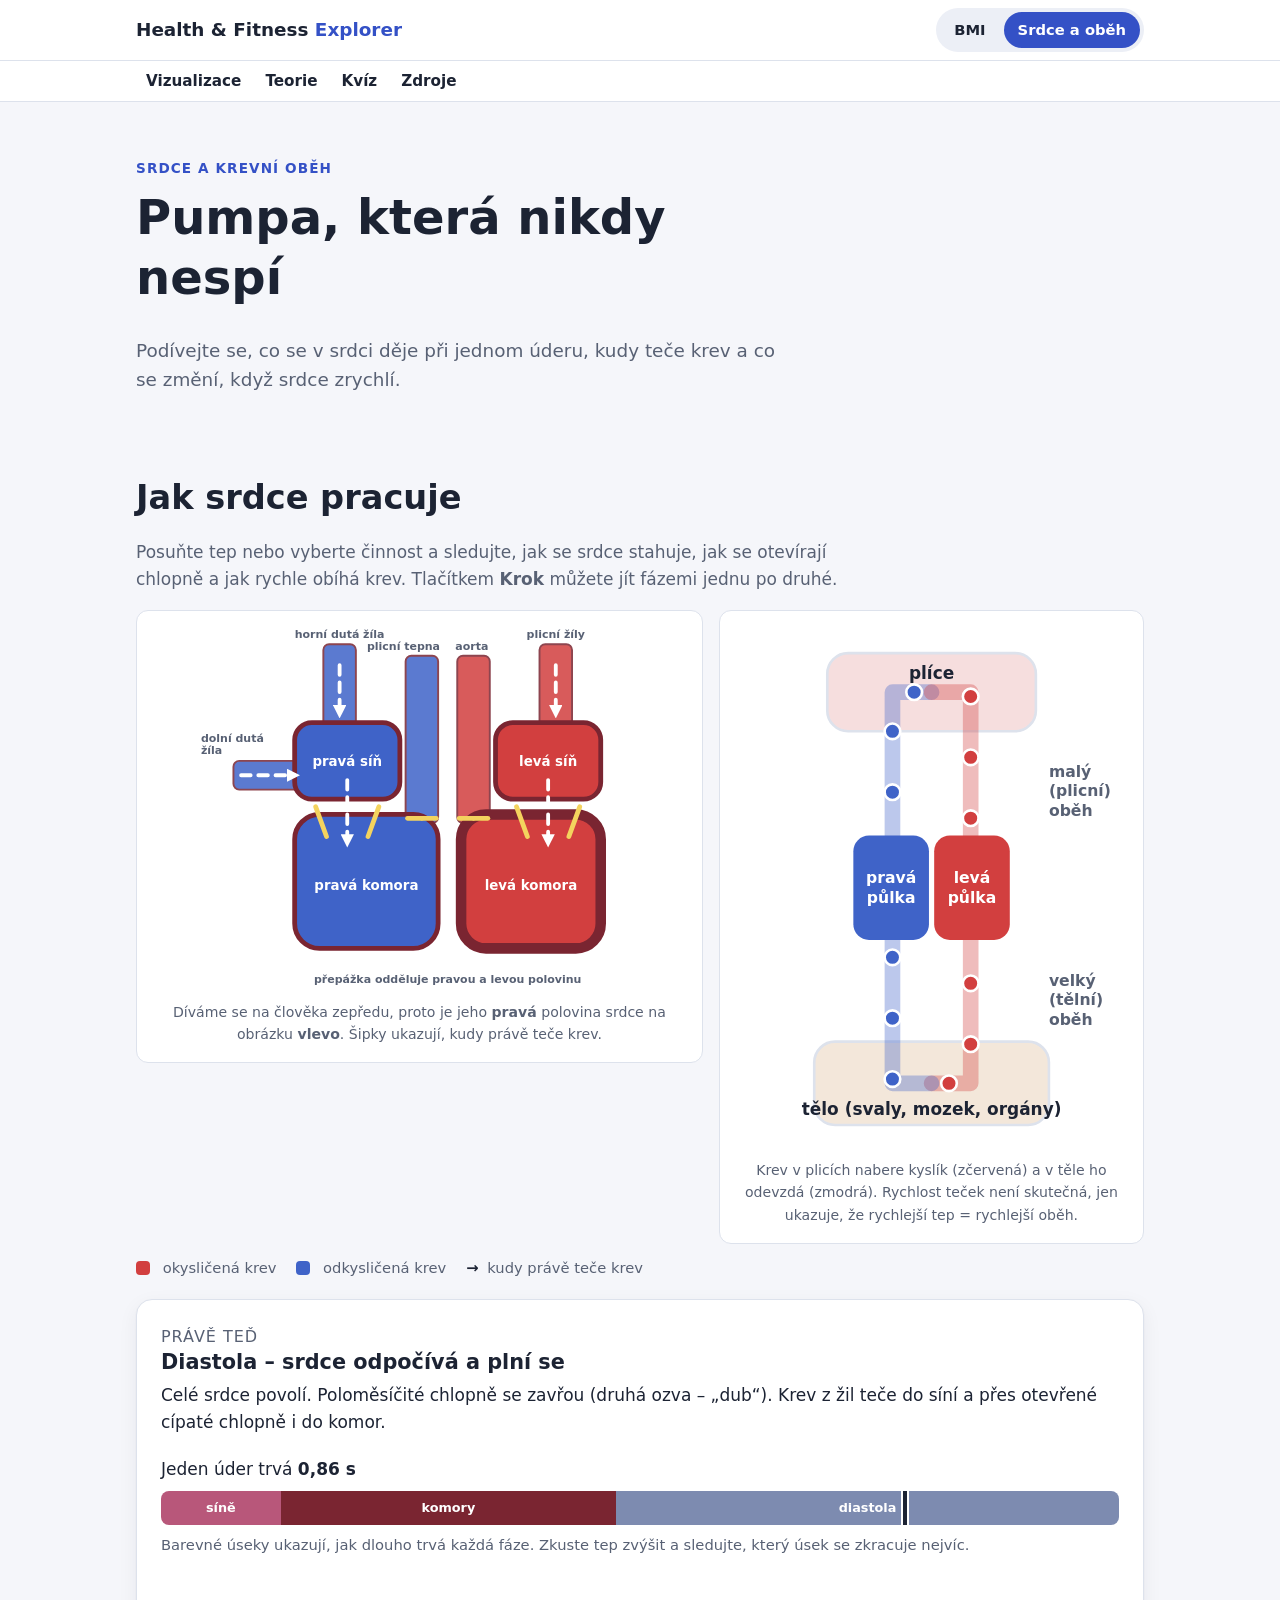
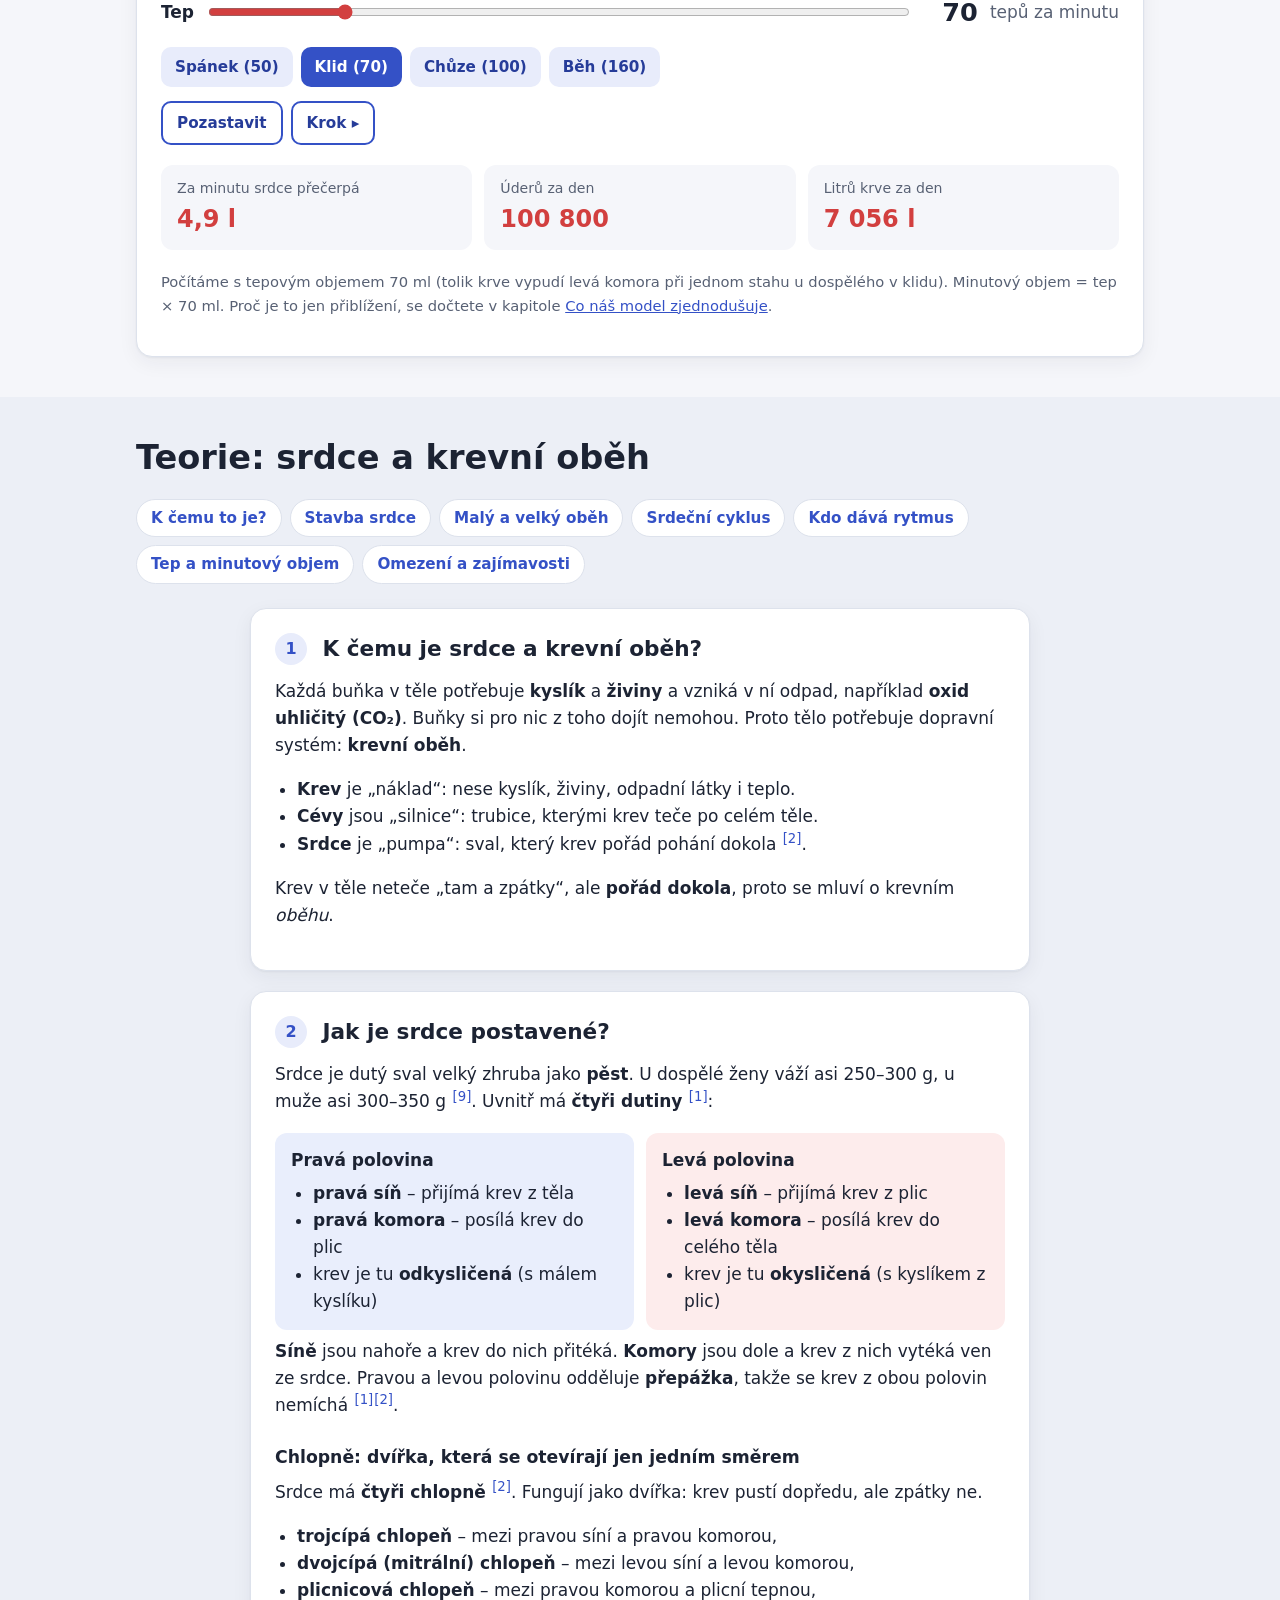
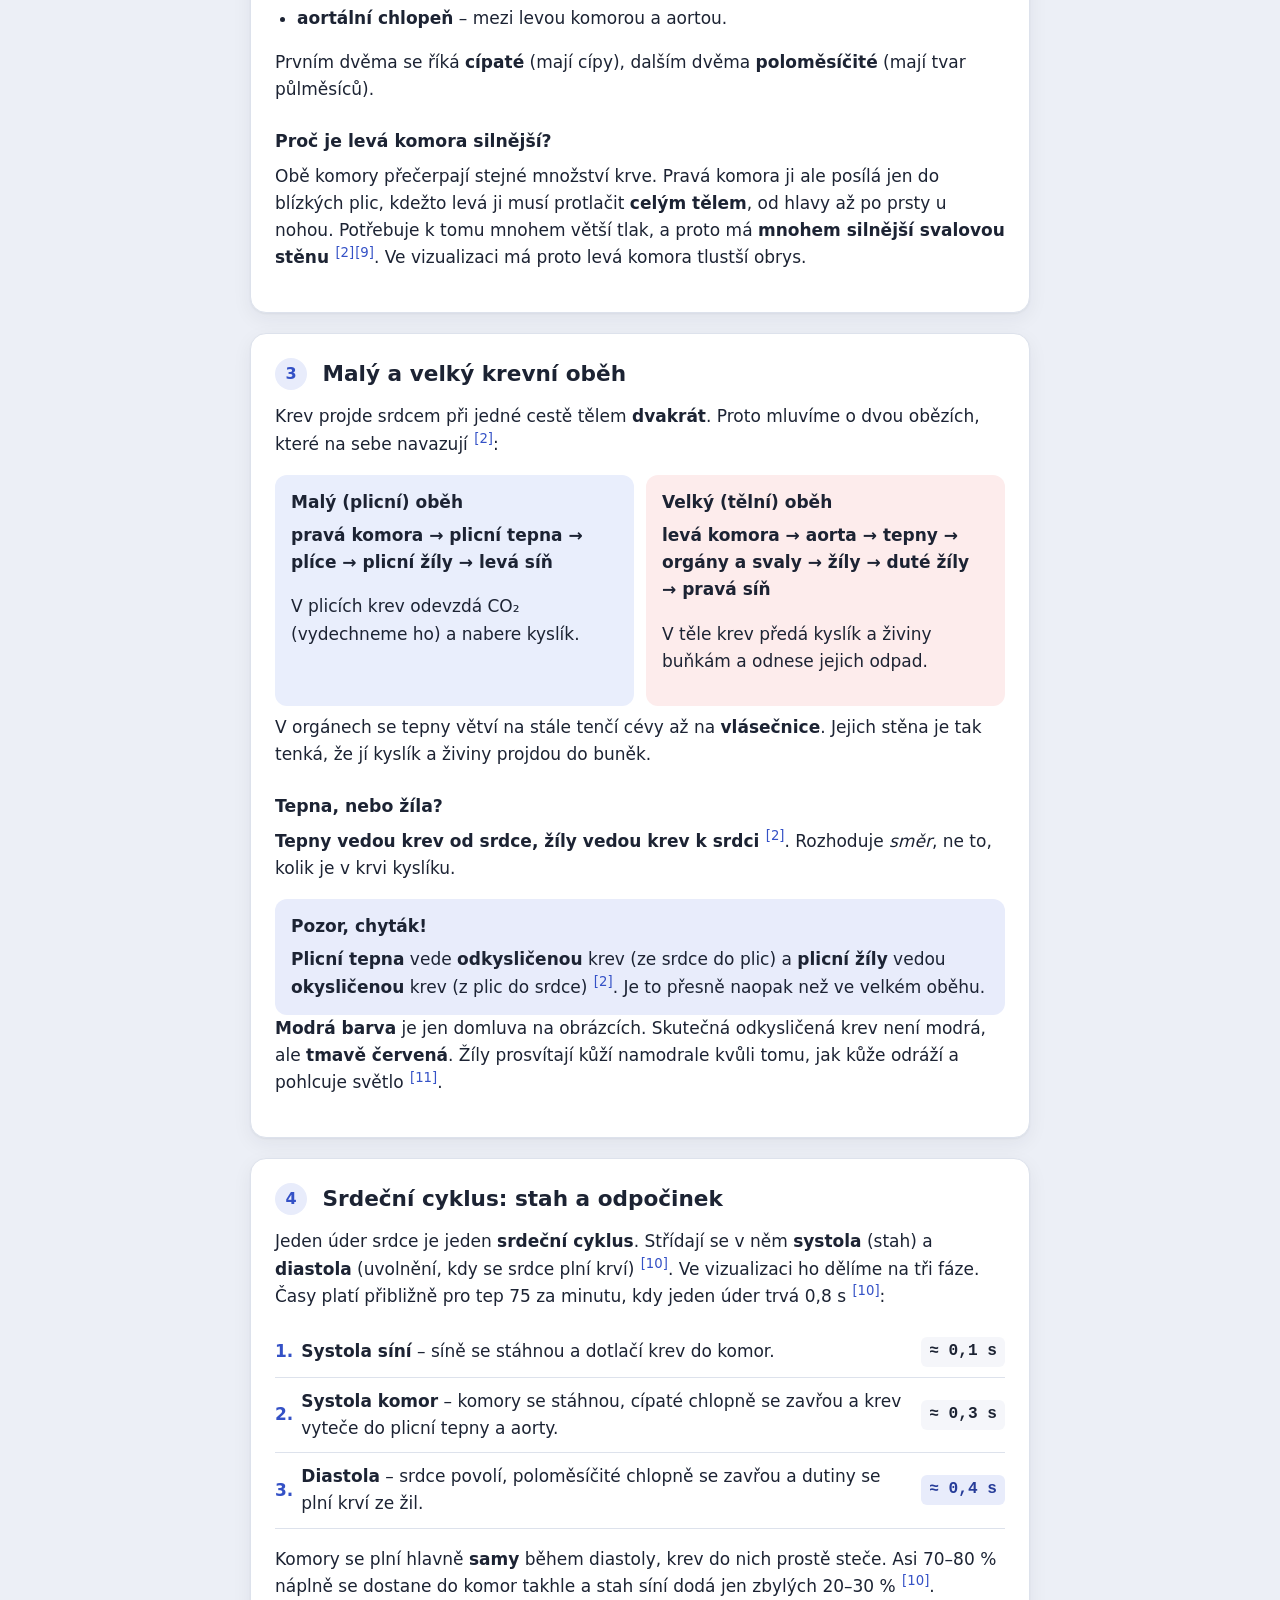
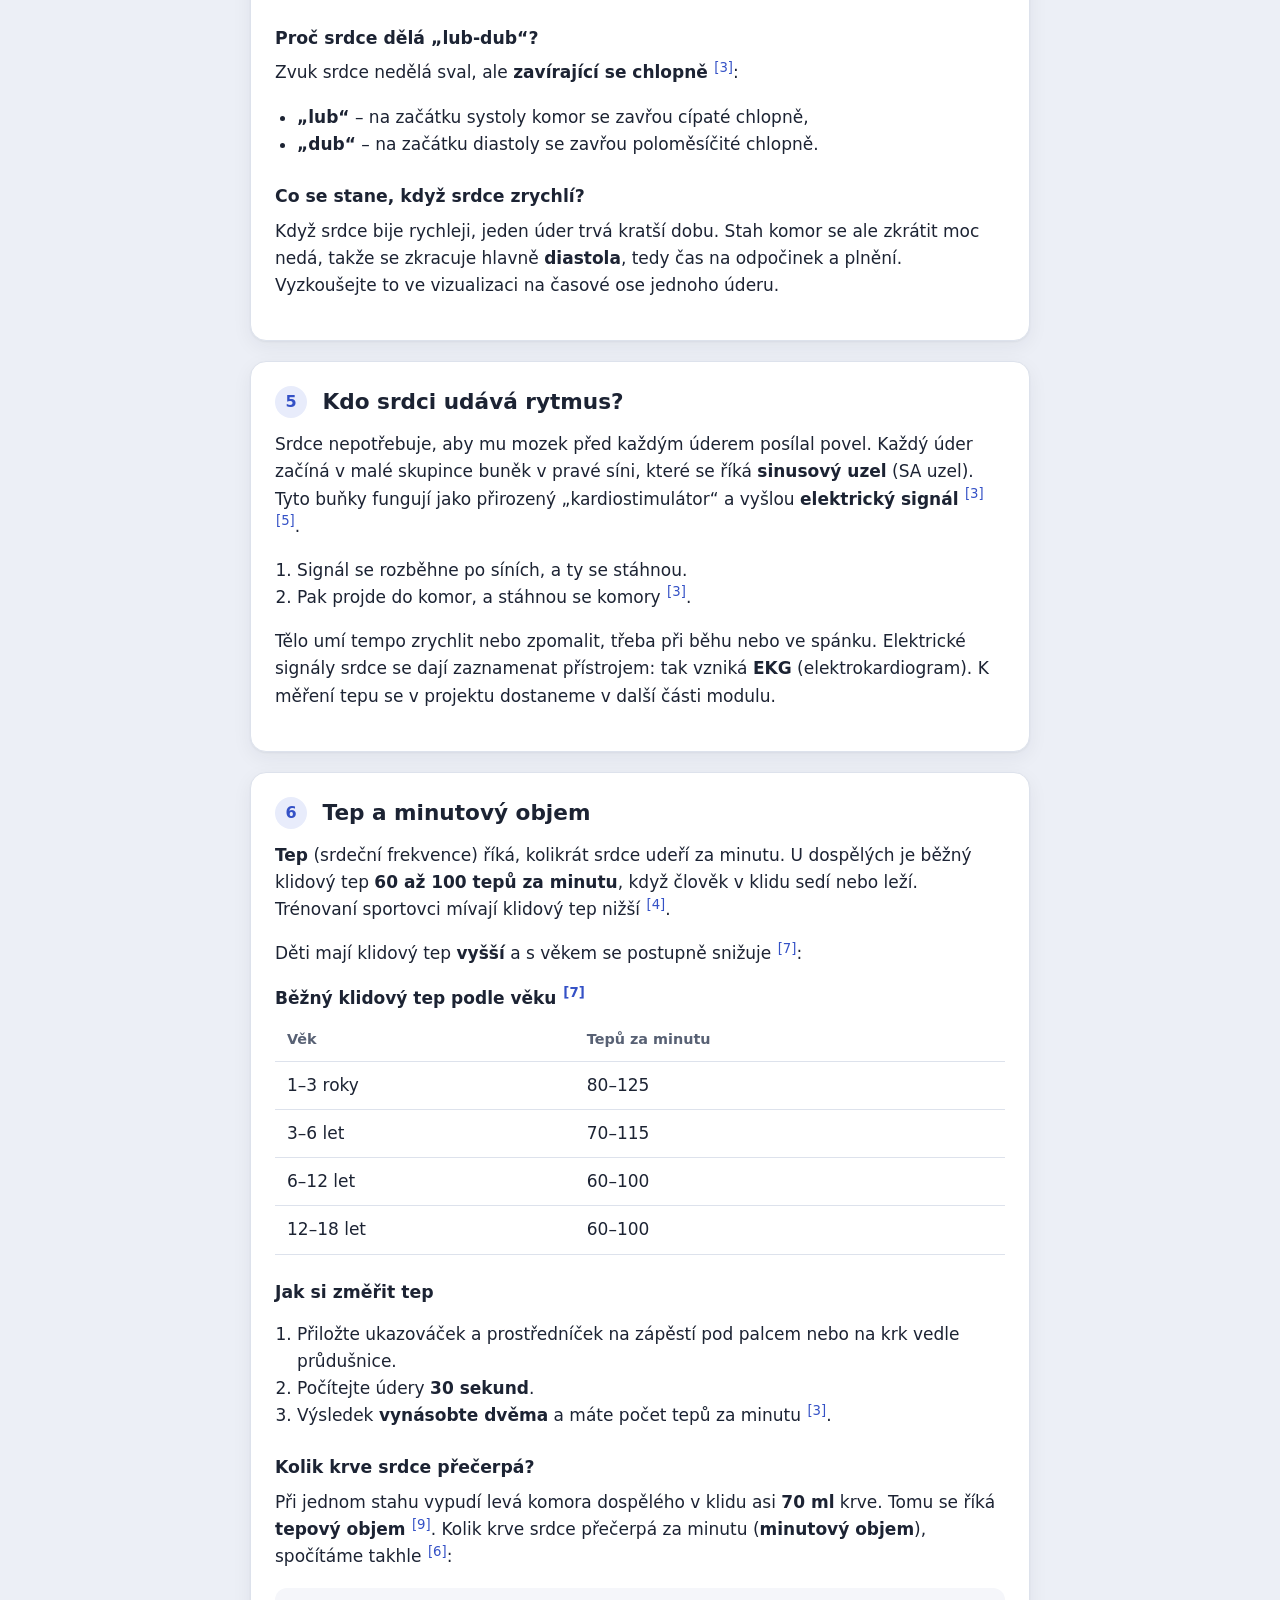
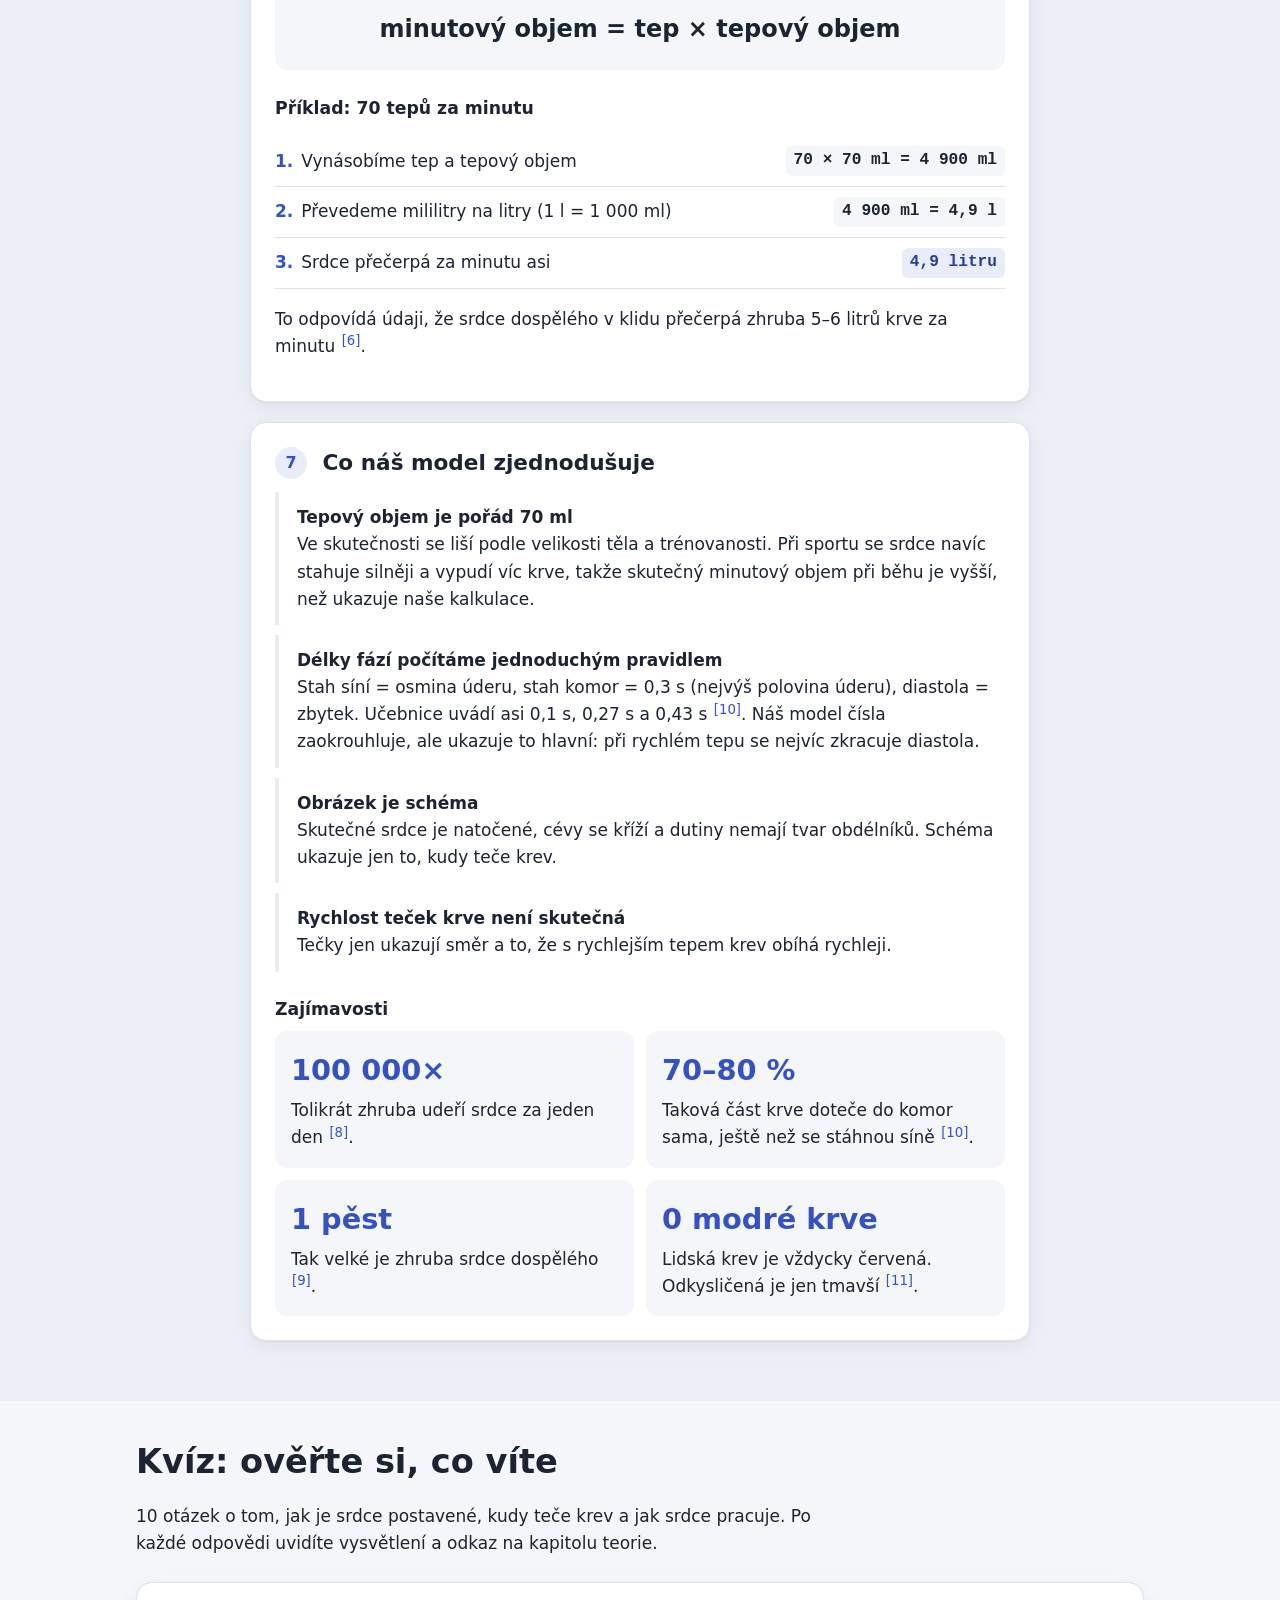
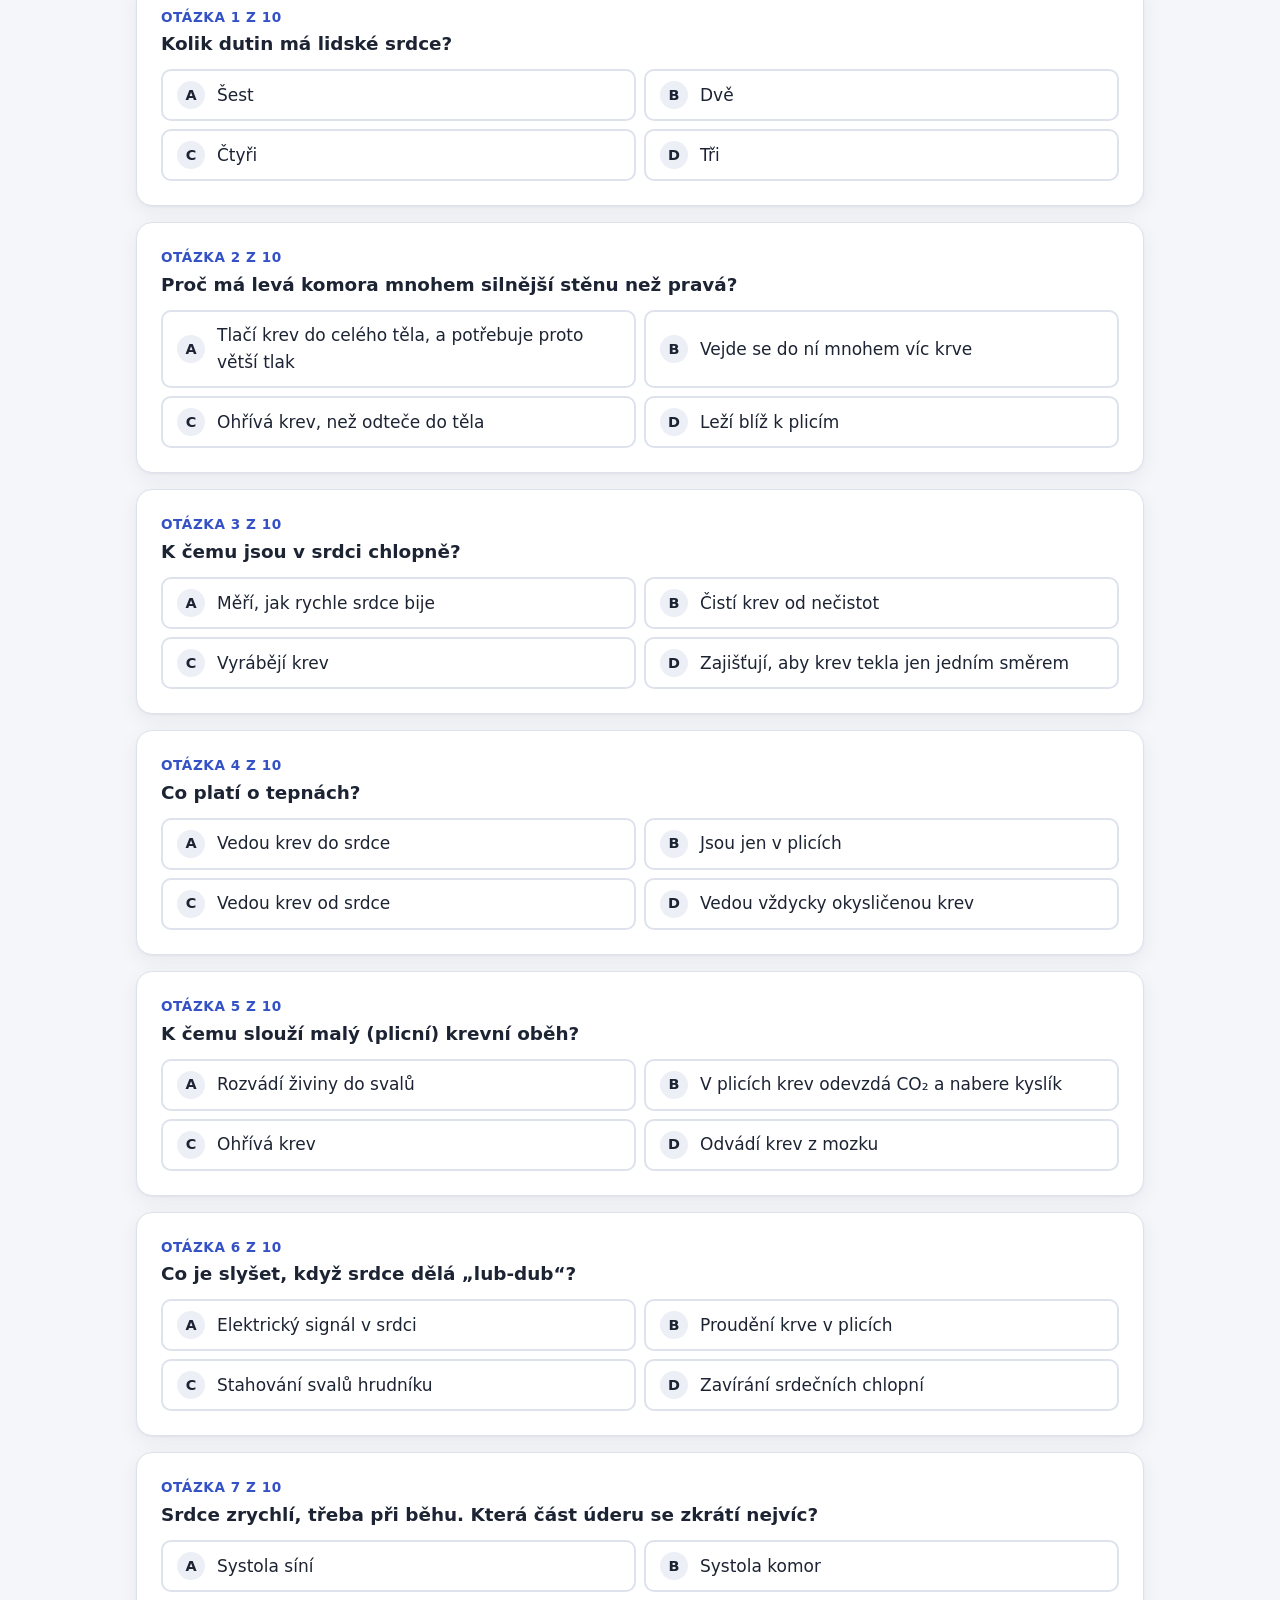
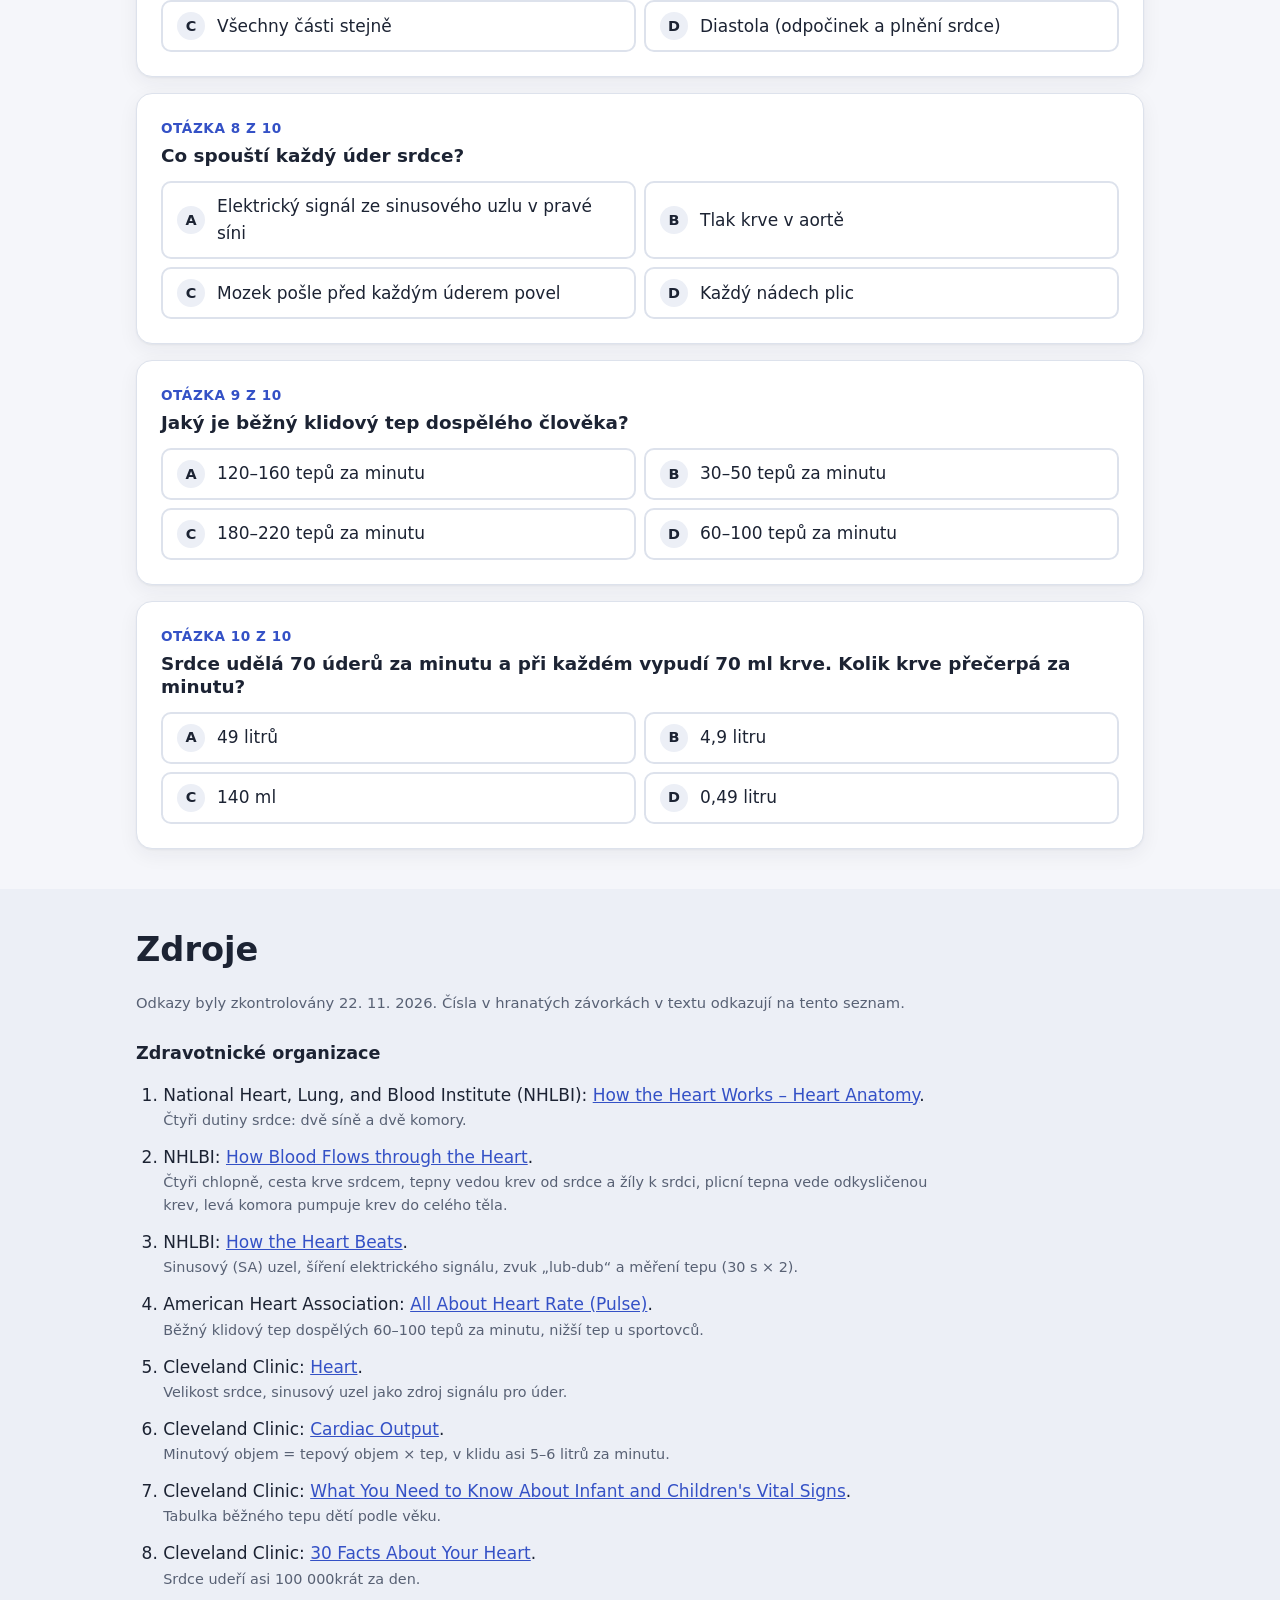
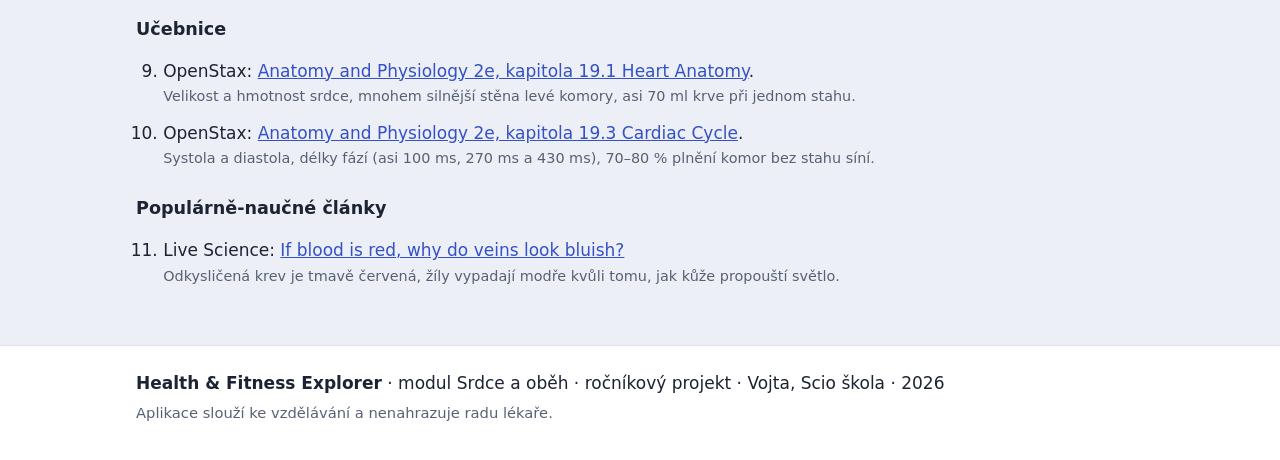
==== srdce.html @ 913d4d69 "Modul Srdce a krevní oběh: vizualizace, teorie a kvíz Druhý modul aplikace Health & Fitness Explorer" ====
<!DOCTYPE html>
<html lang="cs">
<head>
  <meta charset="UTF-8">
  <meta name="viewport" content="width=device-width, initial-scale=1">
  <title>Srdce a krevní oběh – jak pracuje srdce</title>
  <meta name="description" content="Podívejte se, jak srdce pumpuje krev, co se děje při jednom úderu a jak funguje malý a velký krevní oběh.">
  <link rel="stylesheet" href="styles.css">
</head>
<body>

  <!-- ============ HLAVIČKA A NAVIGACE ============
       Horní řádek (logo a přepínač modulů) je stejný na všech stránkách.
       Když ho tady změníte, upravte ho i v index.html.
       Spodní řádek jsou odkazy na části TÉTO stránky. -->
  <header class="site-header">
    <div class="container header-inner">
      <a class="logo" href="index.html">Health &amp; Fitness <span>Explorer</span></a>
      <nav aria-label="Moduly">
        <ul class="module-nav">
          <li><a href="index.html">BMI</a></li>
          <li><a href="srdce.html" aria-current="page">Srdce a oběh</a></li>
        </ul>
      </nav>
    </div>
    <div class="header-sections">
      <nav class="container" aria-label="Části stránky">
        <ul class="main-nav">
          <li><a href="#vizualizace">Vizualizace</a></li>
          <li><a href="#teorie">Teorie</a></li>
          <li><a href="#kviz">Kvíz</a></li>
          <li><a href="#zdroje">Zdroje</a></li>
        </ul>
      </nav>
    </div>
  </header>

  <main id="top">

    <!-- ============ ÚVOD ============ -->
    <section class="hero">
      <div class="container">
        <p class="eyebrow">Srdce a krevní oběh</p>
        <h1>Pumpa, která nikdy nespí</h1>
        <p class="lead">
          Podívejte se, co se v srdci děje při jednom úderu, kudy teče krev
          a co se změní, když srdce zrychlí.
        </p>
      </div>
    </section>

    <!-- ============ SEKCE A: VIZUALIZACE ============ -->
    <section id="vizualizace" class="section" aria-labelledby="explorer-title">
      <div class="container">
        <h2 id="explorer-title">Jak srdce pracuje</h2>
        <p class="section-intro">
          Posuňte tep nebo vyberte činnost a sledujte, jak se srdce stahuje,
          jak se otevírají chlopně a jak rychle obíhá krev.
          Tlačítkem <strong>Krok</strong> můžete jít fázemi jednu po druhé.
        </p>

        <div class="heart-explorer">

          <!-- Srdce v řezu. Souřadnice: x od -60 do 400, y od 0 do 380.
               Pravá polovina srdce je na obrázku VLEVO (díváme se na člověka zepředu). -->
          <figure class="figure heart-figure">
            <svg id="heart-svg" class="heart-svg" viewBox="-60 0 460 380" role="img"
                 aria-labelledby="heart-svg-title heart-svg-desc" data-phase="atria">
              <title id="heart-svg-title">Srdce v řezu</title>
              <desc id="heart-svg-desc">Schéma srdce se dvěma síněmi nahoře a dvěma komorami dole.
                Pravá polovina s odkysličenou krví je nakreslená modře, levá s okysličenou krví červeně.</desc>

              <!-- Hrot šipky, který se přidá na konec každé šipky toku krve -->
              <defs>
                <marker id="arrowhead" viewBox="0 0 10 10" refX="6" refY="5"
                        markerWidth="3.5" markerHeight="3.5" orient="auto">
                  <path d="M0 0 L10 5 L0 10 z" fill="#fff"/>
                </marker>
              </defs>

              <!-- Cévy (trubky). Kreslíme je jako první, aby byly pod dutinami. -->
              <g class="vessels">
                <!-- horní dutá žíla: z těla do pravé síně -->
                <rect class="vessel vessel-blue" x="70" y="18" width="34" height="90" rx="6"/>
                <!-- dolní dutá žíla: z těla do pravé síně (zleva) -->
                <rect class="vessel vessel-blue" x="-24" y="140" width="72" height="30" rx="6"/>
                <!-- plicní tepna: z pravé komory do plic -->
                <rect class="vessel vessel-blue" x="156" y="30" width="34" height="175" rx="6"/>
                <!-- aorta: z levé komory do těla -->
                <rect class="vessel vessel-red" x="210" y="30" width="34" height="175" rx="6"/>
                <!-- plicní žíly: z plic do levé síně -->
                <rect class="vessel vessel-red" x="296" y="18" width="34" height="90" rx="6"/>
              </g>

              <!-- Čtyři dutiny. srdce-page.js je zmenšuje, když se stahují. -->
              <g id="chamber-ra" class="chamber">
                <rect class="blood-blue" x="40" y="100" width="110" height="80" rx="18"/>
                <text class="chamber-label" x="95" y="145">pravá síň</text>
              </g>
              <g id="chamber-la" class="chamber">
                <rect class="blood-red" x="250" y="100" width="110" height="80" rx="18"/>
                <text class="chamber-label" x="305" y="145">levá síň</text>
              </g>
              <g id="chamber-rv" class="chamber">
                <rect class="blood-blue" x="40" y="196" width="150" height="140" rx="26"/>
                <text class="chamber-label" x="115" y="275">pravá komora</text>
              </g>
              <g id="chamber-lv" class="chamber">
                <!-- levá komora má silnější stěnu (tlustší obrys) -->
                <rect class="blood-red wall-thick" x="214" y="196" width="146" height="140" rx="26"/>
                <text class="chamber-label" x="287" y="275">levá komora</text>
              </g>

              <!-- Chlopně. Každý cíp se otáčí kolem svého pantu (transform-origin).
                   --open = o kolik stupňů se cíp otočí, když je chlopeň otevřená. -->
              <!-- Cípaté chlopně (mezi síní a komorou): otevírají se dolů do komory -->
              <g class="valve valve-av" aria-hidden="true">
                <line class="leaflet" x1="62" y1="188" x2="95" y2="188" style="--open: 70deg; transform-origin: 62px 188px"/>
                <line class="leaflet" x1="128" y1="188" x2="95" y2="188" style="--open: -70deg; transform-origin: 128px 188px"/>
                <line class="leaflet" x1="272" y1="188" x2="305" y2="188" style="--open: 70deg; transform-origin: 272px 188px"/>
                <line class="leaflet" x1="338" y1="188" x2="305" y2="188" style="--open: -70deg; transform-origin: 338px 188px"/>
              </g>
              <!-- Poloměsíčité chlopně (na začátku plicní tepny a aorty): otevírají se nahoru -->
              <g class="valve valve-semilunar" aria-hidden="true">
                <line class="leaflet" x1="158" y1="200" x2="173" y2="200" style="--open: -70deg; transform-origin: 158px 200px"/>
                <line class="leaflet" x1="188" y1="200" x2="173" y2="200" style="--open: 70deg; transform-origin: 188px 200px"/>
                <line class="leaflet" x1="212" y1="200" x2="227" y2="200" style="--open: -70deg; transform-origin: 212px 200px"/>
                <line class="leaflet" x1="242" y1="200" x2="227" y2="200" style="--open: 70deg; transform-origin: 242px 200px"/>
              </g>

              <!-- Šipky ukazují, kudy teče krev v aktuální fázi -->
              <g class="flow flow-veins" aria-hidden="true">
                <path class="arrow" d="M87 40 V90"/>
                <path class="arrow" d="M-16 155 H40"/>
                <path class="arrow" d="M313 40 V90"/>
              </g>
              <g class="flow flow-av" aria-hidden="true">
                <path class="arrow" d="M95 160 V225"/>
                <path class="arrow" d="M305 160 V225"/>
              </g>
              <g class="flow flow-out" aria-hidden="true">
                <path class="arrow" d="M173 250 V50"/>
                <path class="arrow" d="M227 250 V50"/>
              </g>

              <!-- Popisky cév -->
              <text class="vessel-label" x="87" y="12">horní dutá žíla</text>
              <text class="vessel-label anchor-start" x="-58" y="120">dolní dutá</text>
              <text class="vessel-label anchor-start" x="-58" y="133">žíla</text>
              <text class="vessel-label anchor-end" x="192" y="24">plicní tepna</text>
              <text class="vessel-label anchor-start" x="208" y="24">aorta</text>
              <text class="vessel-label" x="313" y="12">plicní žíly</text>
              <text class="vessel-label" x="200" y="372">přepážka odděluje pravou a levou polovinu</text>
            </svg>
            <figcaption>
              Díváme se na člověka zepředu, proto je jeho <strong>pravá</strong> polovina srdce
              na obrázku <strong>vlevo</strong>. Šipky ukazují, kudy právě teče krev.
            </figcaption>
          </figure>

          <!-- Malý a velký krevní oběh. Souřadnice: šířka 300, výška 400. -->
          <figure class="figure heart-figure">
            <svg id="circulation-svg" class="circulation-svg" viewBox="0 0 300 400" role="img"
                 aria-labelledby="circ-svg-title circ-svg-desc">
              <title id="circ-svg-title">Malý a velký krevní oběh</title>
              <desc id="circ-svg-desc">Krev z pravé poloviny srdce teče do plic, kde nabere kyslík,
                a vrací se do levé poloviny. Odtud teče do celého těla, kde kyslík odevzdá,
                a vrací se do pravé poloviny srdce.</desc>

              <!-- Plíce a tělo -->
              <rect class="organ organ-lungs" x="70" y="20" width="160" height="60" rx="16"/>
              <text class="organ-label" x="150" y="40">plíce</text>
              <rect class="organ organ-body" x="60" y="318" width="180" height="64" rx="16"/>
              <text class="organ-label" x="150" y="374">tělo (svaly, mozek, orgány)</text>

              <!-- Cévy: první polovina smyčky jednou barvou, druhá druhou -->
              <path class="loop loop-blue" d="M120 160 V50 H150"/>
              <path class="loop loop-red" d="M150 50 H180 V160"/>
              <path class="loop loop-red" d="M180 240 V350 H150"/>
              <path class="loop loop-blue" d="M150 350 H120 V240"/>

              <!-- Celé smyčky pro pohyb teček (neviditelné) -->
              <path id="loop-small" class="loop-track" d="M120 160 V50 H180 V160"/>
              <path id="loop-large" class="loop-track" d="M180 240 V350 H120 V240"/>

              <!-- Srdce: levá půlka obrázku = pravá polovina srdce -->
              <g id="circ-heart">
                <rect class="blood-blue" x="90" y="160" width="58" height="80" rx="12"/>
                <rect class="blood-red" x="152" y="160" width="58" height="80" rx="12"/>
                <text class="organ-label organ-label-light" x="119" y="196">pravá</text>
                <text class="organ-label organ-label-light" x="119" y="212">půlka</text>
                <text class="organ-label organ-label-light" x="181" y="196">levá</text>
                <text class="organ-label organ-label-light" x="181" y="212">půlka</text>
              </g>

              <!-- Tečky krve sem doplní srdce-page.js -->
              <g id="blood-dots" aria-hidden="true"></g>

              <!-- Názvy oběhů -->
              <text class="loop-label anchor-start" x="240" y="115">malý</text>
              <text class="loop-label anchor-start" x="240" y="130">(plicní)</text>
              <text class="loop-label anchor-start" x="240" y="145">oběh</text>
              <text class="loop-label anchor-start" x="240" y="275">velký</text>
              <text class="loop-label anchor-start" x="240" y="290">(tělní)</text>
              <text class="loop-label anchor-start" x="240" y="305">oběh</text>
            </svg>
            <figcaption>
              Krev v plicích nabere kyslík (zčervená) a v těle ho odevzdá (zmodrá).
              Rychlost teček není skutečná, jen ukazuje, že rychlejší tep = rychlejší oběh.
            </figcaption>
          </figure>
        </div>

        <ul class="heart-legend" aria-label="Vysvětlivky">
          <li><span class="swatch swatch-red"></span> okysličená krev</li>
          <li><span class="swatch swatch-blue"></span> odkysličená krev</li>
          <li><span class="legend-arrow" aria-hidden="true">→</span> kudy právě teče krev</li>
        </ul>

        <!-- Ovládání a výsledky -->
        <div class="card heart-panel">
          <div class="phase-info">
            <p class="result-label">Právě teď</p>
            <h3 id="phase-name" class="phase-name">Systola síní – síně se stahují</h3>
            <p id="phase-text" class="phase-text"></p>
            <!-- Text pro čtečku obrazovky. Mění se jen po stisku Krok,
                 aby čtečka nečetla fáze pořád dokola. -->
            <p id="phase-announce" class="visually-hidden" aria-live="polite"></p>
          </div>

          <div class="timeline">
            <p class="timeline-title">Jeden úder trvá <strong id="cycle-duration">0,86 s</strong></p>
            <div class="timeline-bar" aria-hidden="true">
              <div id="timeline-atria" class="timeline-segment seg-atria">síně</div>
              <div id="timeline-ventricles" class="timeline-segment seg-ventricles">komory</div>
              <div id="timeline-diastole" class="timeline-segment seg-diastole">diastola</div>
              <div id="timeline-marker" class="timeline-marker"></div>
            </div>
            <p class="small">
              Barevné úseky ukazují, jak dlouho trvá každá fáze. Zkuste tep zvýšit
              a sledujte, který úsek se zkracuje nejvíc.
            </p>
          </div>

          <div class="heart-controls">
            <div class="bpm-control">
              <label for="bpm">Tep</label>
              <input type="range" id="bpm" min="40" max="200" step="1" value="70">
              <output id="bpm-value" for="bpm" class="bpm-value">70</output>
              <span class="unit-text">tepů za minutu</span>
            </div>

            <!-- Tlačítka předvoleb sem doplní srdce-page.js (podle PRESETS v srdce.js) -->
            <div id="presets" class="presets" role="group" aria-label="Předvolby tepu"></div>

            <div class="play-controls">
              <button type="button" id="play-toggle" class="button button-secondary">Pozastavit</button>
              <button type="button" id="step" class="button button-secondary">Krok ▸</button>
            </div>
          </div>

          <dl class="heart-stats">
            <div>
              <dt>Za minutu srdce přečerpá</dt>
              <dd id="stat-output">4,9 l</dd>
            </div>
            <div>
              <dt>Úderů za den</dt>
              <dd id="stat-beats">100 800</dd>
            </div>
            <div>
              <dt>Litrů krve za den</dt>
              <dd id="stat-liters">7 056 l</dd>
            </div>
          </dl>
          <p class="small">
            Počítáme s tepovým objemem 70 ml (tolik krve vypudí levá komora při jednom
            stahu u dospělého v klidu). Minutový objem = tep × 70 ml.
            Proč je to jen přiblížení, se dočtete v kapitole
            <a href="#omezeni">Co náš model zjednodušuje</a>.
          </p>
        </div>

        <noscript>
          <p class="card">Animace potřebuje zapnutý JavaScript. Teorie níže funguje i bez něj.</p>
        </noscript>
      </div>
    </section>

    <!-- ============ SEKCE B: TEORIE ============ -->
    <section id="teorie" class="section section-alt" aria-labelledby="theory-title">
      <div class="container">
        <h2 id="theory-title">Teorie: srdce a krevní oběh</h2>

        <nav aria-label="Kapitoly teorie">
          <ol class="chapters">
            <li><a href="#k-cemu">K čemu to je?</a></li>
            <li><a href="#stavba">Stavba srdce</a></li>
            <li><a href="#obeh">Malý a velký oběh</a></li>
            <li><a href="#cyklus">Srdeční cyklus</a></li>
            <li><a href="#vzruch">Kdo dává rytmus</a></li>
            <li><a href="#tep">Tep a minutový objem</a></li>
            <li><a href="#omezeni">Omezení a zajímavosti</a></li>
          </ol>
        </nav>

        <!-- 1. K čemu to je? -->
        <article id="k-cemu" class="card article">
          <h3><span class="chapter-number">1</span> K čemu je srdce a krevní oběh?</h3>
          <p>
            Každá buňka v těle potřebuje <strong>kyslík</strong> a <strong>živiny</strong>
            a vzniká v ní odpad, například <strong>oxid uhličitý (CO₂)</strong>.
            Buňky si pro nic z toho dojít nemohou. Proto tělo potřebuje dopravní
            systém: <strong>krevní oběh</strong>.
          </p>
          <ul>
            <li><strong>Krev</strong> je „náklad“: nese kyslík, živiny, odpadní látky i teplo.</li>
            <li><strong>Cévy</strong> jsou „silnice“: trubice, kterými krev teče po celém těle.</li>
            <li><strong>Srdce</strong> je „pumpa“: sval, který krev pořád pohání dokola
              <a class="cite" href="#zdroj-2">[2]</a>.</li>
          </ul>
          <p>
            Krev v těle neteče „tam a zpátky“, ale <strong>pořád dokola</strong>, proto se
            mluví o krevním <em>oběhu</em>.
          </p>
        </article>

        <!-- 2. Stavba srdce -->
        <article id="stavba" class="card article">
          <h3><span class="chapter-number">2</span> Jak je srdce postavené?</h3>
          <p>
            Srdce je dutý sval velký zhruba jako <strong>pěst</strong>. U dospělé ženy
            váží asi 250–300 g, u muže asi 300–350 g <a class="cite" href="#zdroj-9">[9]</a>.
            Uvnitř má <strong>čtyři dutiny</strong> <a class="cite" href="#zdroj-1">[1]</a>:
          </p>
          <div class="two-columns">
            <div class="box box-blue">
              <p class="box-title">Pravá polovina</p>
              <ul>
                <li><strong>pravá síň</strong> – přijímá krev z těla</li>
                <li><strong>pravá komora</strong> – posílá krev do plic</li>
                <li>krev je tu <strong>odkysličená</strong> (s málem kyslíku)</li>
              </ul>
            </div>
            <div class="box box-red">
              <p class="box-title">Levá polovina</p>
              <ul>
                <li><strong>levá síň</strong> – přijímá krev z plic</li>
                <li><strong>levá komora</strong> – posílá krev do celého těla</li>
                <li>krev je tu <strong>okysličená</strong> (s kyslíkem z plic)</li>
              </ul>
            </div>
          </div>
          <p>
            <strong>Síně</strong> jsou nahoře a krev do nich přitéká. <strong>Komory</strong>
            jsou dole a krev z nich vytéká ven ze srdce. Pravou a levou polovinu odděluje
            <strong>přepážka</strong>, takže se krev z obou polovin nemíchá
            <a class="cite" href="#zdroj-1">[1]</a><a class="cite" href="#zdroj-2">[2]</a>.
          </p>

          <h4>Chlopně: dvířka, která se otevírají jen jedním směrem</h4>
          <p>
            Srdce má <strong>čtyři chlopně</strong> <a class="cite" href="#zdroj-2">[2]</a>.
            Fungují jako dvířka: krev pustí dopředu, ale zpátky ne.
          </p>
          <ul>
            <li><strong>trojcípá chlopeň</strong> – mezi pravou síní a pravou komorou,</li>
            <li><strong>dvojcípá (mitrální) chlopeň</strong> – mezi levou síní a levou komorou,</li>
            <li><strong>plicnicová chlopeň</strong> – mezi pravou komorou a plicní tepnou,</li>
            <li><strong>aortální chlopeň</strong> – mezi levou komorou a aortou.</li>
          </ul>
          <p>
            Prvním dvěma se říká <strong>cípaté</strong> (mají cípy), dalším dvěma
            <strong>poloměsíčité</strong> (mají tvar půlměsíců).
          </p>

          <h4>Proč je levá komora silnější?</h4>
          <p>
            Obě komory přečerpají stejné množství krve. Pravá komora ji ale posílá jen do
            blízkých plic, kdežto levá ji musí protlačit <strong>celým tělem</strong>,
            od hlavy až po prsty u nohou. Potřebuje k tomu mnohem větší tlak, a proto má
            <strong>mnohem silnější svalovou stěnu</strong>
            <a class="cite" href="#zdroj-2">[2]</a><a class="cite" href="#zdroj-9">[9]</a>.
            Ve vizualizaci má proto levá komora tlustší obrys.
          </p>
        </article>

        <!-- 3. Malý a velký oběh -->
        <article id="obeh" class="card article">
          <h3><span class="chapter-number">3</span> Malý a velký krevní oběh</h3>
          <p>
            Krev projde srdcem při jedné cestě tělem <strong>dvakrát</strong>. Proto
            mluvíme o dvou obězích, které na sebe navazují <a class="cite" href="#zdroj-2">[2]</a>:
          </p>
          <div class="two-columns">
            <div class="box box-blue">
              <p class="box-title">Malý (plicní) oběh</p>
              <p class="flow-steps">
                pravá komora → plicní tepna → <strong>plíce</strong> → plicní žíly → levá síň
              </p>
              <p>V plicích krev odevzdá CO₂ (vydechneme ho) a nabere kyslík.</p>
            </div>
            <div class="box box-red">
              <p class="box-title">Velký (tělní) oběh</p>
              <p class="flow-steps">
                levá komora → aorta → tepny → <strong>orgány a svaly</strong> → žíly → duté žíly → pravá síň
              </p>
              <p>V těle krev předá kyslík a živiny buňkám a odnese jejich odpad.</p>
            </div>
          </div>
          <p>
            V orgánech se tepny větví na stále tenčí cévy až na <strong>vlásečnice</strong>.
            Jejich stěna je tak tenká, že jí kyslík a živiny projdou do buněk.
          </p>

          <h4>Tepna, nebo žíla?</h4>
          <p>
            <strong>Tepny vedou krev od srdce, žíly vedou krev k srdci</strong>
            <a class="cite" href="#zdroj-2">[2]</a>. Rozhoduje <em>směr</em>, ne to, kolik
            je v krvi kyslíku.
          </p>
          <div class="tip">
            <p class="box-title">Pozor, chyták!</p>
            <p>
              <strong>Plicní tepna</strong> vede <strong>odkysličenou</strong> krev
              (ze srdce do plic) a <strong>plicní žíly</strong> vedou
              <strong>okysličenou</strong> krev (z plic do srdce)
              <a class="cite" href="#zdroj-2">[2]</a>. Je to přesně naopak než ve velkém oběhu.
            </p>
          </div>
          <p>
            <strong>Modrá barva</strong> je jen domluva na obrázcích. Skutečná odkysličená
            krev není modrá, ale <strong>tmavě červená</strong>. Žíly prosvítají kůží
            namodrale kvůli tomu, jak kůže odráží a pohlcuje světlo
            <a class="cite" href="#zdroj-11">[11]</a>.
          </p>
        </article>

        <!-- 4. Srdeční cyklus -->
        <article id="cyklus" class="card article">
          <h3><span class="chapter-number">4</span> Srdeční cyklus: stah a odpočinek</h3>
          <p>
            Jeden úder srdce je jeden <strong>srdeční cyklus</strong>. Střídají se v něm
            <strong>systola</strong> (stah) a <strong>diastola</strong> (uvolnění, kdy se srdce
            plní krví) <a class="cite" href="#zdroj-10">[10]</a>. Ve vizualizaci ho dělíme
            na tři fáze. Časy platí přibližně pro tep 75 za minutu, kdy jeden úder trvá
            0,8 s <a class="cite" href="#zdroj-10">[10]</a>:
          </p>
          <ol class="steps">
            <li><span><strong>Systola síní</strong> – síně se stáhnou a dotlačí krev do komor.</span> <code>≈ 0,1 s</code></li>
            <li><span><strong>Systola komor</strong> – komory se stáhnou, cípaté chlopně se zavřou a krev vyteče do plicní tepny a aorty.</span> <code>≈ 0,3 s</code></li>
            <li><span><strong>Diastola</strong> – srdce povolí, poloměsíčité chlopně se zavřou a dutiny se plní krví ze žil.</span> <code>≈ 0,4 s</code></li>
          </ol>
          <p>
            Komory se plní hlavně <strong>samy</strong> během diastoly, krev do nich prostě
            steče. Asi 70–80 % náplně se dostane do komor takhle a stah síní dodá
            jen zbylých 20–30 % <a class="cite" href="#zdroj-10">[10]</a>.
          </p>

          <h4>Proč srdce dělá „lub-dub“?</h4>
          <p>
            Zvuk srdce nedělá sval, ale <strong>zavírající se chlopně</strong>
            <a class="cite" href="#zdroj-3">[3]</a>:
          </p>
          <ul>
            <li><strong>„lub“</strong> – na začátku systoly komor se zavřou cípaté chlopně,</li>
            <li><strong>„dub“</strong> – na začátku diastoly se zavřou poloměsíčité chlopně.</li>
          </ul>

          <h4>Co se stane, když srdce zrychlí?</h4>
          <p>
            Když srdce bije rychleji, jeden úder trvá kratší dobu. Stah komor se ale
            zkrátit moc nedá, takže se zkracuje hlavně <strong>diastola</strong>,
            tedy čas na odpočinek a plnění. Vyzkoušejte to ve vizualizaci na časové ose
            jednoho úderu.
          </p>
        </article>

        <!-- 5. Kdo dává rytmus -->
        <article id="vzruch" class="card article">
          <h3><span class="chapter-number">5</span> Kdo srdci udává rytmus?</h3>
          <p>
            Srdce nepotřebuje, aby mu mozek před každým úderem posílal povel.
            Každý úder začíná v malé skupince buněk v pravé síni, které se říká
            <strong>sinusový uzel</strong> (SA uzel). Tyto buňky fungují jako
            přirozený „kardiostimulátor“ a vyšlou <strong>elektrický signál</strong>
            <a class="cite" href="#zdroj-3">[3]</a><a class="cite" href="#zdroj-5">[5]</a>.
          </p>
          <ol>
            <li>Signál se rozběhne po síních, a ty se stáhnou.</li>
            <li>Pak projde do komor, a stáhnou se komory <a class="cite" href="#zdroj-3">[3]</a>.</li>
          </ol>
          <p>
            Tělo umí tempo zrychlit nebo zpomalit, třeba při běhu nebo ve spánku.
            Elektrické signály srdce se dají zaznamenat přístrojem: tak vzniká
            <strong>EKG</strong> (elektrokardiogram). K měření tepu se v projektu
            dostaneme v další části modulu.
          </p>
        </article>

        <!-- 6. Tep a minutový objem -->
        <article id="tep" class="card article">
          <h3><span class="chapter-number">6</span> Tep a minutový objem</h3>
          <p>
            <strong>Tep</strong> (srdeční frekvence) říká, kolikrát srdce udeří za minutu.
            U dospělých je běžný klidový tep <strong>60 až 100 tepů za minutu</strong>,
            když člověk v klidu sedí nebo leží. Trénovaní sportovci mívají klidový tep nižší
            <a class="cite" href="#zdroj-4">[4]</a>.
          </p>
          <p>
            Děti mají klidový tep <strong>vyšší</strong> a s věkem se postupně snižuje
            <a class="cite" href="#zdroj-7">[7]</a>:
          </p>
          <table class="category-table">
            <caption>Běžný klidový tep podle věku <a class="cite" href="#zdroj-7">[7]</a></caption>
            <thead>
              <tr><th scope="col">Věk</th><th scope="col">Tepů za minutu</th></tr>
            </thead>
            <tbody>
              <tr><td>1–3 roky</td><td>80–125</td></tr>
              <tr><td>3–6 let</td><td>70–115</td></tr>
              <tr><td>6–12 let</td><td>60–100</td></tr>
              <tr><td>12–18 let</td><td>60–100</td></tr>
            </tbody>
          </table>

          <h4>Jak si změřit tep</h4>
          <ol>
            <li>Přiložte ukazováček a prostředníček na zápěstí pod palcem nebo na krk vedle průdušnice.</li>
            <li>Počítejte údery <strong>30 sekund</strong>.</li>
            <li>Výsledek <strong>vynásobte dvěma</strong> a máte počet tepů za minutu
              <a class="cite" href="#zdroj-3">[3]</a>.</li>
          </ol>

          <h4>Kolik krve srdce přečerpá?</h4>
          <p>
            Při jednom stahu vypudí levá komora dospělého v klidu asi
            <strong>70 ml</strong> krve. Tomu se říká <strong>tepový objem</strong>
            <a class="cite" href="#zdroj-9">[9]</a>. Kolik krve srdce přečerpá za minutu
            (<strong>minutový objem</strong>), spočítáme takhle
            <a class="cite" href="#zdroj-6">[6]</a>:
          </p>
          <div class="formula" role="img" aria-label="Minutový objem se rovná tep krát tepový objem">
            <span>minutový objem = tep × tepový objem</span>
          </div>
          <h4>Příklad: 70 tepů za minutu</h4>
          <ol class="steps">
            <li><span>Vynásobíme tep a tepový objem</span> <code>70 × 70 ml = 4 900 ml</code></li>
            <li><span>Převedeme mililitry na litry (1 l = 1 000 ml)</span> <code>4 900 ml = 4,9 l</code></li>
            <li><span>Srdce přečerpá za minutu asi</span> <code>4,9 litru</code></li>
          </ol>
          <p>
            To odpovídá údaji, že srdce dospělého v klidu přečerpá zhruba
            5–6 litrů krve za minutu <a class="cite" href="#zdroj-6">[6]</a>.
          </p>
        </article>

        <!-- 7. Omezení a zajímavosti -->
        <article id="omezeni" class="card article">
          <h3><span class="chapter-number">7</span> Co náš model zjednodušuje</h3>
          <ul class="limits">
            <li>
              <p class="limit-title">Tepový objem je pořád 70 ml</p>
              <p>
                Ve skutečnosti se liší podle velikosti těla a trénovanosti. Při sportu se
                srdce navíc stahuje silněji a vypudí víc krve, takže skutečný minutový
                objem při běhu je vyšší, než ukazuje naše kalkulace.
              </p>
            </li>
            <li>
              <p class="limit-title">Délky fází počítáme jednoduchým pravidlem</p>
              <p>
                Stah síní = osmina úderu, stah komor = 0,3 s (nejvýš polovina úderu),
                diastola = zbytek. Učebnice uvádí asi 0,1 s, 0,27 s a 0,43 s
                <a class="cite" href="#zdroj-10">[10]</a>. Náš model čísla zaokrouhluje,
                ale ukazuje to hlavní: při rychlém tepu se nejvíc zkracuje diastola.
              </p>
            </li>
            <li>
              <p class="limit-title">Obrázek je schéma</p>
              <p>
                Skutečné srdce je natočené, cévy se kříží a dutiny nemají tvar obdélníků.
                Schéma ukazuje jen to, kudy teče krev.
              </p>
            </li>
            <li>
              <p class="limit-title">Rychlost teček krve není skutečná</p>
              <p>
                Tečky jen ukazují směr a to, že s rychlejším tepem krev obíhá rychleji.
              </p>
            </li>
          </ul>

          <h4>Zajímavosti</h4>
          <div class="facts">
            <div class="fact">
              <p class="fact-number">100 000×</p>
              <p>Tolikrát zhruba udeří srdce za jeden den <a class="cite" href="#zdroj-8">[8]</a>.</p>
            </div>
            <div class="fact">
              <p class="fact-number">70–80 %</p>
              <p>
                Taková část krve doteče do komor sama, ještě než se stáhnou síně
                <a class="cite" href="#zdroj-10">[10]</a>.
              </p>
            </div>
            <div class="fact">
              <p class="fact-number">1 pěst</p>
              <p>Tak velké je zhruba srdce dospělého <a class="cite" href="#zdroj-9">[9]</a>.</p>
            </div>
            <div class="fact">
              <p class="fact-number">0 modré krve</p>
              <p>
                Lidská krev je vždycky červená. Odkysličená je jen tmavší
                <a class="cite" href="#zdroj-11">[11]</a>.
              </p>
            </div>
          </div>
        </article>
      </div>
    </section>

    <!-- ============ SEKCE C: KVÍZ ============ -->
    <section id="kviz" class="section" aria-labelledby="quiz-title">
      <div class="container">
        <h2 id="quiz-title">Kvíz: ověřte si, co víte</h2>
        <p class="quiz-intro">
          10 otázek o tom, jak je srdce postavené, kudy teče krev a jak srdce pracuje.
          Po každé odpovědi uvidíte vysvětlení a odkaz na kapitolu teorie.
        </p>

        <!-- Otázky sem doplní quiz-page.js (otázky jsou v quiz-srdce.js) -->
        <ol id="quiz-list" class="quiz-list"></ol>

        <div id="quiz-result" class="card quiz-result" hidden>
          <h3 id="quiz-result-title" tabindex="-1">Výsledek: <span id="quiz-score"></span></h3>
          <p id="quiz-score-text"></p>
          <button type="button" id="quiz-restart" class="button quiz-restart">Zkusit znovu</button>
        </div>

        <noscript>
          <p class="card">Kvíz potřebuje zapnutý JavaScript.</p>
        </noscript>
      </div>
    </section>

    <!-- ============ ZDROJE ============ -->
    <section id="zdroje" class="section section-alt" aria-labelledby="sources-title">
      <div class="container">
        <h2 id="sources-title">Zdroje</h2>
        <p class="small">Odkazy byly zkontrolovány 22. 11. 2026. Čísla v hranatých závorkách v textu odkazují na tento seznam.</p>

        <h3 class="sources-group">Zdravotnické organizace</h3>
        <ol class="sources">
          <li id="zdroj-1">
            National Heart, Lung, and Blood Institute (NHLBI): <a href="https://www.nhlbi.nih.gov/health/heart/anatomy" target="_blank" rel="noopener">How the Heart Works – Heart Anatomy</a>.
            <span class="source-note">Čtyři dutiny srdce: dvě síně a dvě komory.</span>
          </li>
          <li id="zdroj-2">
            NHLBI: <a href="https://www.nhlbi.nih.gov/health/heart/blood-flow" target="_blank" rel="noopener">How Blood Flows through the Heart</a>.
            <span class="source-note">Čtyři chlopně, cesta krve srdcem, tepny vedou krev od srdce a žíly k srdci, plicní tepna vede odkysličenou krev, levá komora pumpuje krev do celého těla.</span>
          </li>
          <li id="zdroj-3">
            NHLBI: <a href="https://www.nhlbi.nih.gov/health/heart/heart-beats" target="_blank" rel="noopener">How the Heart Beats</a>.
            <span class="source-note">Sinusový (SA) uzel, šíření elektrického signálu, zvuk „lub-dub“ a měření tepu (30 s × 2).</span>
          </li>
          <li id="zdroj-4">
            American Heart Association: <a href="https://www.heart.org/en/health-topics/high-blood-pressure/the-facts-about-high-blood-pressure/all-about-heart-rate-pulse" target="_blank" rel="noopener">All About Heart Rate (Pulse)</a>.
            <span class="source-note">Běžný klidový tep dospělých 60–100 tepů za minutu, nižší tep u sportovců.</span>
          </li>
          <li id="zdroj-5">
            Cleveland Clinic: <a href="https://my.clevelandclinic.org/health/articles/21704-heart" target="_blank" rel="noopener">Heart</a>.
            <span class="source-note">Velikost srdce, sinusový uzel jako zdroj signálu pro úder.</span>
          </li>
          <li id="zdroj-6">
            Cleveland Clinic: <a href="https://my.clevelandclinic.org/health/diagnostics/23344-cardiac-output" target="_blank" rel="noopener">Cardiac Output</a>.
            <span class="source-note">Minutový objem = tepový objem × tep, v klidu asi 5–6 litrů za minutu.</span>
          </li>
          <li id="zdroj-7">
            Cleveland Clinic: <a href="https://health.clevelandclinic.org/pediatric-vital-signs/" target="_blank" rel="noopener">What You Need to Know About Infant and Children's Vital Signs</a>.
            <span class="source-note">Tabulka běžného tepu dětí podle věku.</span>
          </li>
          <li id="zdroj-8">
            Cleveland Clinic: <a href="https://health.clevelandclinic.org/facts-about-the-heart" target="_blank" rel="noopener">30 Facts About Your Heart</a>.
            <span class="source-note">Srdce udeří asi 100 000krát za den.</span>
          </li>
        </ol>

        <h3 class="sources-group">Učebnice</h3>
        <ol class="sources" start="9">
          <li id="zdroj-9">
            OpenStax: <a href="https://openstax.org/books/anatomy-and-physiology-2e/pages/19-1-heart-anatomy" target="_blank" rel="noopener">Anatomy and Physiology 2e, kapitola 19.1 Heart Anatomy</a>.
            <span class="source-note">Velikost a hmotnost srdce, mnohem silnější stěna levé komory, asi 70 ml krve při jednom stahu.</span>
          </li>
          <li id="zdroj-10">
            OpenStax: <a href="https://openstax.org/books/anatomy-and-physiology-2e/pages/19-3-cardiac-cycle" target="_blank" rel="noopener">Anatomy and Physiology 2e, kapitola 19.3 Cardiac Cycle</a>.
            <span class="source-note">Systola a diastola, délky fází (asi 100 ms, 270 ms a 430 ms), 70–80 % plnění komor bez stahu síní.</span>
          </li>
        </ol>

        <h3 class="sources-group">Populárně-naučné články</h3>
        <ol class="sources" start="11">
          <li id="zdroj-11">
            Live Science: <a href="https://www.livescience.com/why-veins-blue-arteries-red" target="_blank" rel="noopener">If blood is red, why do veins look bluish?</a>
            <span class="source-note">Odkysličená krev je tmavě červená, žíly vypadají modře kvůli tomu, jak kůže propouští světlo.</span>
          </li>
        </ol>
      </div>
    </section>
  </main>

  <footer class="site-footer">
    <div class="container">
      <p><strong>Health &amp; Fitness Explorer</strong> · modul Srdce a oběh · ročníkový projekt · Vojta, Scio škola · 2026</p>
      <p class="small">Aplikace slouží ke vzdělávání a nenahrazuje radu lékaře.</p>
    </div>
  </footer>

  <!-- Nejdřív výpočty, potom práce se stránkou -->
  <script src="srdce.js"></script>
  <script src="srdce-page.js"></script>
  <script src="quiz.js"></script>
  <script src="quiz-srdce.js"></script>
  <script src="quiz-page.js"></script>
</body>
</html>
---- styles.css ----
/*
 * styles.css – VZHLED STRÁNKY
 *
 * Barvy a rozměry jsou nahoře jako "proměnné" (--název).
 * Když chcete změnit barvu, stačí ji přepsat na jednom místě.
 */

:root {
  color-scheme: light;

  --bg: #f5f6fa;
  --bg-alt: #eceff6;
  --surface: #ffffff;
  --text: #1c2333;
  --muted: #586174;
  --border: #dde2ec;
  --accent: #3451c6;
  --accent-dark: #263c99;
  --accent-soft: #e8ecfb;
  --error: #b42318;
  --correct: #1f7a45;
  --correct-soft: #eaf6ef;
  --wrong-soft: #fdecea;

  /* barvy krve a srdečního svalu (modul Srdce a oběh) */
  --blood-red: #d23f3f;
  --blood-blue: #3f63c8;
  --muscle: #7a2531;
  --red-soft: #fdecec;
  --blue-soft: #e9eefc;

  /* barvy kategorií BMI */
  --c-underweight: #5b9bd5;
  --c-normal: #3da66a;
  --c-overweight: #e9b123;
  --c-obesity: #e0713a;

  --radius: 16px;
  --shadow: 0 1px 2px rgba(28, 35, 51, 0.05), 0 6px 20px rgba(28, 35, 51, 0.06);
  --font: system-ui, -apple-system, "Segoe UI", Roboto, "Helvetica Neue", Arial, sans-serif;
}

/* ---------- Základ ---------- */

*,
*::before,
*::after {
  box-sizing: border-box;
}

html {
  scroll-behavior: smooth;
  scroll-padding-top: 120px; /* aby nadpis nezajel pod lepící hlavičku (má dva řádky) */
}

@media (prefers-reduced-motion: reduce) {
  html {
    scroll-behavior: auto;
  }
}

body {
  margin: 0;
  font-family: var(--font);
  font-size: 1.0625rem;
  line-height: 1.6;
  color: var(--text);
  background: var(--bg);
}

h1,
h2,
h3,
h4 {
  line-height: 1.25;
  margin: 0 0 0.6em;
}

h2 {
  font-size: clamp(1.6rem, 4vw, 2.1rem);
}

h3 {
  font-size: 1.35rem;
}

h4 {
  font-size: 1.08rem;
  margin-top: 1.6em;
}

p {
  margin: 0 0 1em;
}

a {
  color: var(--accent);
}

a:hover {
  color: var(--accent-dark);
}

:focus-visible {
  outline: 3px solid var(--accent);
  outline-offset: 2px;
  border-radius: 4px;
}

code {
  font-family: ui-monospace, "SF Mono", Menlo, Consolas, monospace;
  font-size: 0.95em;
}

.container {
  width: 100%;
  max-width: 1040px;
  margin: 0 auto;
  padding: 0 16px;
}

.small {
  font-size: 0.92rem;
  color: var(--muted);
}

.card {
  background: var(--surface);
  border: 1px solid var(--border);
  border-radius: var(--radius);
  box-shadow: var(--shadow);
  padding: 24px;
}

/* ---------- Hlavička ---------- */

.site-header {
  position: sticky;
  top: 0;
  z-index: 10;
  background: rgba(255, 255, 255, 0.92);
  backdrop-filter: blur(8px);
  border-bottom: 1px solid var(--border);
}

.header-inner {
  display: flex;
  align-items: center;
  justify-content: space-between;
  gap: 12px;
  min-height: 60px;
}

.logo {
  font-weight: 800;
  font-size: 1.15rem;
  color: var(--text);
  text-decoration: none;
  white-space: nowrap;
}

.logo span {
  color: var(--accent);
}

/* Přepínač modulů (BMI | Srdce a oběh) – stejný na všech stránkách */
.module-nav {
  display: flex;
  gap: 4px;
  list-style: none;
  margin: 0;
  padding: 4px;
  background: var(--bg-alt);
  border-radius: 999px;
}

.module-nav a {
  display: block;
  padding: 6px 14px;
  border-radius: 999px;
  color: var(--text);
  text-decoration: none;
  font-weight: 700;
  font-size: 0.92rem;
  white-space: nowrap;
}

.module-nav a:hover {
  color: var(--accent-dark);
  background: var(--surface);
}

/* Aktivní modul (stránka, na které právě jsme) */
.module-nav a[aria-current="page"] {
  background: var(--accent);
  color: #fff;
}

/* Druhý řádek hlavičky: odkazy na části aktuální stránky */
.header-sections {
  border-top: 1px solid var(--border);
}

.main-nav {
  display: flex;
  flex-wrap: wrap;
  gap: 4px;
  list-style: none;
  margin: 0;
  padding: 2px 0;
}

.main-nav a {
  display: block;
  padding: 6px 10px;
  border-radius: 8px;
  color: var(--text);
  text-decoration: none;
  font-weight: 600;
  font-size: 0.95rem;
}

.main-nav a:hover {
  background: var(--accent-soft);
  color: var(--accent-dark);
}

/* ---------- Úvod ---------- */

.hero {
  padding: 56px 0 24px;
}

.eyebrow {
  color: var(--accent);
  font-weight: 700;
  text-transform: uppercase;
  letter-spacing: 0.08em;
  font-size: 0.85rem;
  margin-bottom: 0.5em;
}

.hero h1 {
  font-size: clamp(2rem, 6vw, 3rem);
  max-width: 16ch;
}

.lead {
  font-size: 1.15rem;
  color: var(--muted);
  max-width: 56ch;
}

/* ---------- Sekce ---------- */

.section {
  padding: 40px 0;
}

.section-alt {
  background: var(--bg-alt);
}

/* ---------- Kalkulačka ---------- */

.calculator {
  display: grid;
  gap: 20px;
  align-items: start;
}

@media (min-width: 860px) {
  .calculator {
    grid-template-columns: 5fr 6fr;
  }
}

.field {
  margin: 0 0 18px;
  padding: 0;
  border: 0;
  min-width: 0;
}

.field label,
.field legend {
  display: block;
  font-weight: 700;
  margin-bottom: 6px;
  padding: 0;
}

.input-with-unit {
  position: relative;
}

.input-with-unit input {
  width: 100%;
  font: inherit;
  font-size: 1.1rem;
  padding: 12px 52px 12px 14px;
  border: 2px solid var(--border);
  border-radius: 10px;
  background: var(--surface);
  color: var(--text);
}

.input-with-unit input:focus {
  border-color: var(--accent);
  outline: none;
  box-shadow: 0 0 0 4px var(--accent-soft);
}

.input-with-unit input[aria-invalid="true"] {
  border-color: var(--error);
}

.unit {
  position: absolute;
  right: 14px;
  top: 50%;
  transform: translateY(-50%);
  color: var(--muted);
  font-weight: 600;
}

.radio-group {
  display: grid;
  grid-template-columns: 1fr 1fr;
  gap: 10px;
}

.radio {
  display: flex;
  align-items: center;
  gap: 10px;
  padding: 12px 14px;
  border: 2px solid var(--border);
  border-radius: 10px;
  cursor: pointer;
  font-weight: 400;
}

.radio input {
  width: 18px;
  height: 18px;
  margin: 0;
  accent-color: var(--accent);
}

.radio:has(input:checked) {
  border-color: var(--accent);
  background: var(--accent-soft);
}

.radio:has(input[aria-invalid="true"]) {
  border-color: var(--error);
}

.field-hint {
  font-size: 0.9rem;
  color: var(--muted);
  margin: 8px 0 0;
}

.field-error {
  color: var(--error);
  font-size: 0.92rem;
  font-weight: 600;
  margin: 6px 0 0;
}

.field-error:empty {
  display: none;
}

.button {
  width: 100%;
  font: inherit;
  font-weight: 700;
  font-size: 1.1rem;
  padding: 14px 20px;
  border: 0;
  border-radius: 10px;
  background: var(--accent);
  color: #fff;
  cursor: pointer;
}

.button:hover {
  background: var(--accent-dark);
}

/* ---------- Výsledek ---------- */

.result-card {
  min-height: 100%;
}

.result-empty {
  text-align: center;
  color: var(--muted);
  padding: 48px 8px;
}

.result-empty-title {
  font-size: 1.2rem;
  font-weight: 700;
  color: var(--text);
}

.result-label {
  font-size: 1rem;
  color: var(--muted);
  text-transform: uppercase;
  letter-spacing: 0.06em;
  margin: 0;
}

.result-label:focus {
  outline: none;
}

.result-value {
  font-size: 3.5rem;
  font-weight: 800;
  line-height: 1.1;
  margin: 0 0 16px;
}

.calculation {
  background: var(--bg);
  border-radius: 12px;
  padding: 14px 16px;
  margin-bottom: 20px;
  font-size: 0.97rem;
}

.calculation-title {
  font-weight: 700;
  margin-bottom: 6px;
}

.calculation ol {
  margin: 0;
  padding-left: 1.3em;
}

.calculation span {
  font-weight: 700;
  white-space: nowrap;
}

.category {
  font-size: 1.15rem;
  margin-bottom: 4px;
}

.child-title {
  font-size: 1.15rem;
  font-weight: 700;
}

.note {
  font-size: 0.93rem;
  color: var(--muted);
  border-top: 1px solid var(--border);
  padding-top: 14px;
  margin: 18px 0 0;
}

/* Barevná stupnice BMI 15–35. Šířky úseků odpovídají jejich rozsahu:
   podváha 15–18,5 (3,5), normální 18,5–25 (6,5), nadváha 25–30 (5), obezita 30–35 (5) */
.scale {
  margin: 28px 0 8px;
}

.scale-bar {
  position: relative;
  display: flex;
  height: 14px;
  border-radius: 999px;
}

.scale-segment:first-child {
  border-radius: 999px 0 0 999px;
}

.scale-segment:nth-last-child(2) {
  border-radius: 0 999px 999px 0;
}

.scale-bar .seg-underweight { flex: 3.5; }
.scale-bar .seg-normal { flex: 6.5; }
.scale-bar .seg-overweight { flex: 5; }
.scale-bar .seg-obesity { flex: 5; }

/* Stupnice percentilů pro děti 0–100: podváha 0–5, normální 5–85,
   nadváha 85–95, obezita 95–100 */
.scale-bar.child-scale .seg-underweight { flex: 5; }
.scale-bar.child-scale .seg-normal { flex: 80; }
.scale-bar.child-scale .seg-overweight { flex: 10; }
.scale-bar.child-scale .seg-obesity { flex: 5; }

.seg-underweight { background: var(--c-underweight); }
.seg-normal { background: var(--c-normal); }
.seg-overweight { background: var(--c-overweight); }
.seg-obesity { background: var(--c-obesity); }

/* Značka výsledku: kolečko nad stupnicí. Pozici "left" nastaví script.js */
.scale-marker {
  position: absolute;
  top: 50%;
  width: 26px;
  height: 26px;
  border-radius: 50%;
  background: var(--surface);
  border: 5px solid var(--text);
  transform: translate(-50%, -50%);
  box-shadow: 0 2px 6px rgba(0, 0, 0, 0.25);
}

.scale-ticks {
  position: relative;
  height: 22px;
  margin-top: 6px;
  font-size: 0.85rem;
  color: var(--muted);
}

.tick {
  position: absolute;
  transform: translateX(-50%);
}

.tick-18 { left: 17.5%; } /* (18,5 − 15) / 20 */
.tick-25 { left: 50%; }   /* (25 − 15) / 20 */
.tick-30 { left: 75%; }   /* (30 − 15) / 20 */

.tick-p5 { left: 5%; }
.tick-p85 { left: 85%; }
.tick-p95 { left: 95%; }

.legend-title {
  margin: 16px 0 0;
  font-size: 0.93rem;
  color: var(--muted);
}

.legend {
  list-style: none;
  margin: 8px 0 0;
  padding: 0;
  display: grid;
  gap: 4px;
}

.legend li {
  display: flex;
  align-items: center;
  gap: 10px;
  padding: 6px 10px;
  border-radius: 8px;
  color: var(--muted);
}

.legend li.is-active {
  background: var(--bg);
  color: var(--text);
  font-weight: 700;
}

.legend-range {
  margin-left: auto;
  font-variant-numeric: tabular-nums;
}

.swatch {
  display: inline-block;
  width: 14px;
  height: 14px;
  border-radius: 4px;
  flex-shrink: 0;
  vertical-align: -2px;
  margin-right: 8px;
}

.legend .swatch {
  margin-right: 0;
}

/* ---------- Teorie ---------- */

.chapters {
  display: flex;
  flex-wrap: wrap;
  gap: 8px;
  list-style: none;
  padding: 0;
  margin: 0 0 24px;
  counter-reset: chapter;
}

.chapters a {
  display: block;
  padding: 6px 14px;
  border-radius: 999px;
  background: var(--surface);
  border: 1px solid var(--border);
  text-decoration: none;
  font-weight: 600;
  font-size: 0.95rem;
}

.chapters a:hover {
  border-color: var(--accent);
}

.article {
  max-width: 780px;
  margin: 0 auto 20px;
}

.article ul,
.article ol {
  padding-left: 1.3em;
}

.chapter-number {
  display: inline-flex;
  align-items: center;
  justify-content: center;
  width: 32px;
  height: 32px;
  margin-right: 8px;
  border-radius: 50%;
  background: var(--accent-soft);
  color: var(--accent);
  font-size: 1rem;
  vertical-align: 2px;
}

.cite {
  font-size: 0.78em;
  vertical-align: super;
  line-height: 0;
  text-decoration: none;
  margin-left: 1px;
}

.two-columns {
  display: grid;
  gap: 12px;
  margin-bottom: 8px;
}

@media (min-width: 640px) {
  .two-columns {
    grid-template-columns: 1fr 1fr;
  }
}

.box,
.tip {
  border-radius: 12px;
  padding: 14px 16px;
}

.box ul {
  margin: 0;
}

.box-yes {
  background: #eaf6ef;
}

.box-no {
  background: #fdf0e8;
}

.tip {
  background: var(--accent-soft);
}

.tip p:last-child {
  margin-bottom: 0;
}

.box-title {
  font-weight: 700;
  margin-bottom: 6px;
}

/* Vzorec jako zlomek */
.formula {
  display: flex;
  align-items: center;
  justify-content: center;
  gap: 14px;
  flex-wrap: wrap;
  font-size: clamp(1.15rem, 4vw, 1.5rem);
  font-weight: 700;
  background: var(--bg);
  border-radius: 12px;
  padding: 22px 12px;
  margin-bottom: 16px;
}

.fraction {
  display: inline-flex;
  flex-direction: column;
  align-items: center;
}

.numerator {
  padding: 0 8px 4px;
  border-bottom: 3px solid var(--text);
}

.denominator {
  padding: 4px 8px 0;
}

.variables {
  margin-bottom: 0;
}

/* Kroky příkladu */
.steps {
  list-style: none;
  padding: 0 !important;
  counter-reset: step;
}

.steps li {
  counter-increment: step;
  display: flex;
  flex-wrap: wrap;
  justify-content: space-between;
  align-items: center;
  gap: 4px 16px;
  padding: 10px 0;
  border-bottom: 1px solid var(--border);
}

.steps li::before {
  content: counter(step) ".";
  font-weight: 700;
  color: var(--accent);
  margin-right: -8px;
}

.steps li span {
  flex: 1 1 200px;
}

.steps code {
  font-weight: 700;
  background: var(--bg);
  padding: 2px 8px;
  border-radius: 6px;
}

.steps li:last-child code {
  background: var(--accent-soft);
  color: var(--accent-dark);
}

/* Tabulka kategorií */
.category-table {
  width: 100%;
  border-collapse: collapse;
  margin-bottom: 8px;
}

.category-table caption {
  text-align: left;
  font-weight: 700;
  margin-bottom: 6px;
}

.category-table th,
.category-table td {
  text-align: left;
  padding: 10px 12px;
  border-bottom: 1px solid var(--border);
}

.category-table th {
  font-size: 0.9rem;
  color: var(--muted);
}

.category-table td:first-child {
  white-space: nowrap;
  font-variant-numeric: tabular-nums;
}

/* Schematický graf */
.figure {
  margin: 20px 0;
  padding: 16px;
  background: var(--bg);
  border-radius: 12px;
}

.figure svg {
  display: block;
  width: 100%;
  max-width: 520px;
  height: auto;
  margin: 0 auto;
}

.figure figcaption {
  font-size: 0.88rem;
  color: var(--muted);
  margin-top: 10px;
  text-align: center;
}

.axis {
  stroke: var(--muted);
  stroke-width: 1.5;
}

.axis-label,
.tick-label,
.curve-label,
.guide-label {
  font-family: var(--font);
  fill: var(--muted);
}

.axis-label { font-size: 12px; font-weight: 600; }
.tick-label { font-size: 11px; }
.curve-label { font-size: 11px; }
.guide-label { font-size: 10.5px; font-style: italic; }

.curve-label-main {
  fill: var(--accent);
  font-weight: 700;
}

.curve {
  fill: none;
  stroke: #93a2c9;
  stroke-width: 2;
}

.curve-main {
  stroke: var(--accent);
  stroke-width: 3;
}

.guide {
  stroke: var(--muted);
  stroke-width: 1;
  stroke-dasharray: 4 4;
}

/* Omezení */
.limits {
  list-style: none;
  padding: 0 !important;
  margin: 0;
}

.limits li {
  padding: 12px 0 12px 18px;
  border-left: 4px solid var(--accent-soft);
  margin-bottom: 10px;
}

.limits p {
  margin: 0;
}

.limit-title {
  font-weight: 700;
}

/* Zajímavosti */
.facts {
  display: grid;
  gap: 12px;
}

@media (min-width: 640px) {
  .facts {
    grid-template-columns: 1fr 1fr;
  }
}

.fact {
  background: var(--bg);
  border-radius: 12px;
  padding: 16px;
}

.fact p:last-child {
  margin: 0;
}

.fact-number {
  font-size: 1.8rem;
  font-weight: 800;
  color: var(--accent);
  margin-bottom: 4px;
}

/* ---------- Zdroje ---------- */

.sources-group {
  font-size: 1.1rem;
  margin-top: 1.6em;
}

.sources {
  padding-left: 1.6em;
  max-width: 820px;
}

.sources li {
  margin-bottom: 12px;
  overflow-wrap: anywhere;
}

.sources li:target {
  background: var(--accent-soft);
  border-radius: 6px;
}

.source-note {
  display: block;
  font-size: 0.9rem;
  color: var(--muted);
}

/* ---------- Patička ---------- */

.site-footer {
  border-top: 1px solid var(--border);
  padding: 24px 0 32px;
  background: var(--surface);
}

.site-footer p {
  margin: 0 0 4px;
}

/* ---------- Kvíz ---------- */

.quiz-intro {
  max-width: 680px;
}

.quiz-list {
  list-style: none;
  margin: 24px 0 0;
  padding: 0;
  display: grid;
  gap: 16px;
}

.quiz-number {
  margin: 0 0 4px;
  font-size: 0.85rem;
  font-weight: 700;
  text-transform: uppercase;
  letter-spacing: 0.04em;
  color: var(--accent);
}

.quiz-text {
  font-size: 1.15rem;
  margin-bottom: 14px;
}

.quiz-options {
  display: grid;
  gap: 8px;
}

@media (min-width: 640px) {
  .quiz-options {
    grid-template-columns: 1fr 1fr;
  }
}

.quiz-option {
  display: flex;
  align-items: center;
  gap: 12px;
  width: 100%;
  font: inherit;
  text-align: left;
  color: var(--text);
  background: var(--surface);
  border: 2px solid var(--border);
  border-radius: 10px;
  padding: 10px 14px;
  cursor: pointer;
}

.quiz-option:hover:not(:disabled) {
  border-color: var(--accent);
  background: var(--accent-soft);
}

.quiz-option:disabled {
  cursor: default;
  color: var(--muted);
}

.quiz-letter {
  flex: none;
  display: grid;
  place-items: center;
  width: 28px;
  height: 28px;
  border-radius: 50%;
  background: var(--bg-alt);
  font-weight: 700;
  font-size: 0.9rem;
}

.quiz-option.is-correct {
  border-color: var(--correct);
  background: var(--correct-soft);
  color: var(--text);
}

.quiz-option.is-wrong {
  border-color: var(--error);
  background: var(--wrong-soft);
  color: var(--text);
}

.quiz-option.is-correct .quiz-letter {
  background: var(--correct);
  color: #fff;
}

.quiz-option.is-wrong .quiz-letter {
  background: var(--error);
  color: #fff;
}

.quiz-feedback {
  margin-top: 14px;
  padding: 12px 16px;
  border-radius: 12px;
  border-left: 4px solid var(--correct);
  background: var(--correct-soft);
}

.quiz-feedback.is-wrong {
  border-left-color: var(--error);
  background: var(--wrong-soft);
}

.quiz-feedback p {
  margin: 0 0 6px;
}

.quiz-feedback p:last-child {
  margin-bottom: 0;
}

.quiz-verdict {
  font-weight: 700;
}

.quiz-result {
  margin-top: 16px;
  text-align: center;
}

.quiz-result h3 {
  font-size: 1.5rem;
}

.quiz-restart {
  width: auto;
  margin-top: 4px;
}

/* ---------- Úzké obrazovky (mobil) ---------- */

@media (max-width: 480px) {
  .card {
    padding: 18px;
  }

  .logo {
    font-size: 1rem;
  }

  .main-nav {
    gap: 0;
  }

  .main-nav a {
    padding: 6px 6px;
    font-size: 0.88rem;
  }

  .module-nav a {
    padding: 5px 10px;
    font-size: 0.85rem;
  }

  .result-value {
    font-size: 3rem;
  }
}

/* Úzké telefony: přepínač modulů se zalomí pod logo, aby nepřetékal.
   Hlavička je pak vysoká, proto na telefonu nezůstává přilepená nahoře
   (jinak by zabírala velký kus obrazovky). */
@media (max-width: 559px) {
  html {
    scroll-padding-top: 16px;
  }

  .site-header {
    position: static;
  }

  .header-inner {
    flex-wrap: wrap;
    justify-content: center;
    gap: 4px;
    padding: 6px 16px;
  }
}

/* ---------- Pomocné ---------- */

/* Text, který vidí jen čtečka obrazovky (pro nevidomé), ne oko. */
.visually-hidden {
  position: absolute;
  width: 1px;
  height: 1px;
  margin: -1px;
  padding: 0;
  overflow: hidden;
  clip: rect(0 0 0 0);
  white-space: nowrap;
  border: 0;
}

/* =========================================================
   MODUL SRDCE A KREVNÍ OBĚH (srdce.html)
   ========================================================= */

.section-intro {
  color: var(--muted);
  max-width: 70ch;
}

/* Dva obrázky vedle sebe (na úzké obrazovce pod sebou) */
.heart-explorer {
  display: grid;
  gap: 16px;
}

@media (min-width: 860px) {
  .heart-explorer {
    grid-template-columns: 4fr 3fr;
    align-items: start;
  }
}

.heart-figure {
  margin: 0;
  background: var(--surface);
  border: 1px solid var(--border);
}

.heart-figure svg {
  max-width: 440px;
}

/* --- Kreslení srdce a oběhu --- */

.blood-red {
  fill: var(--blood-red);
}

.blood-blue {
  fill: var(--blood-blue);
}

.chamber rect {
  stroke: var(--muscle);
  stroke-width: 5;
}

/* Levá komora má silnější svalovou stěnu */
.chamber rect.wall-thick {
  stroke-width: 11;
}

.vessel {
  stroke: var(--muscle);
  stroke-width: 2;
  opacity: 0.85;
}

.vessel-red {
  fill: var(--blood-red);
}

.vessel-blue {
  fill: var(--blood-blue);
}

.chamber-label,
.organ-label,
.vessel-label,
.loop-label {
  font-family: var(--font);
  text-anchor: middle;
}

/* Popisky zarovnané doleva (ne na střed) */
.heart-figure text.anchor-start {
  text-anchor: start;
}

/* Popisky zarovnané doprava */
.heart-figure text.anchor-end {
  text-anchor: end;
}

.chamber-label {
  fill: #fff;
  font-size: 14px;
  font-weight: 700;
}

.vessel-label {
  fill: var(--muted);
  font-size: 11.5px;
  font-weight: 600;
}

.organ-label {
  fill: var(--text);
  font-size: 13px;
  font-weight: 700;
}

.organ-label-light {
  fill: #fff;
  font-size: 12px;
}

.loop-label {
  fill: var(--muted);
  font-size: 12px;
  font-weight: 600;
}

/* Chlopně: zavřené jsou vodorovně, otevřené se otočí o úhel --open */
.leaflet {
  stroke: #f4d35e;
  stroke-width: 5;
  stroke-linecap: round;
  transform-box: view-box;
  transition: transform 0.12s ease-out;
}

/* Cípaté chlopně jsou otevřené při stahu síní a v diastole,
   poloměsíčité jen při stahu komor. */
.heart-svg[data-phase="atria"] .valve-av .leaflet,
.heart-svg[data-phase="diastole"] .valve-av .leaflet,
.heart-svg[data-phase="ventricles"] .valve-semilunar .leaflet {
  transform: rotate(var(--open));
}

/* Šipky toku krve: ukážeme jen ty, které patří k aktuální fázi */
.flow {
  opacity: 0;
  transition: opacity 0.15s;
}

.heart-svg[data-phase="atria"] .flow-av,
.heart-svg[data-phase="diastole"] .flow-av,
.heart-svg[data-phase="diastole"] .flow-veins,
.heart-svg[data-phase="ventricles"] .flow-out {
  opacity: 1;
}

.arrow {
  fill: none;
  stroke: #fff;
  stroke-width: 4;
  stroke-linecap: round;
  stroke-dasharray: 10 8;
  marker-end: url(#arrowhead);
}

/* Schéma oběhu */
.organ {
  stroke: var(--border);
  stroke-width: 2;
}

.organ-lungs {
  fill: #f6dede;
}

.organ-body {
  fill: #f3e7da;
}

.loop {
  fill: none;
  stroke-width: 12;
  stroke-linecap: round;
  stroke-linejoin: round;
  opacity: 0.35;
}

.loop-red {
  stroke: var(--blood-red);
}

.loop-blue {
  stroke: var(--blood-blue);
}

.loop-track {
  fill: none;
  stroke: none;
}

.blood-dot {
  stroke: #fff;
  stroke-width: 2;
}

.dot-red {
  fill: var(--blood-red);
}

.dot-blue {
  fill: var(--blood-blue);
}

/* Vysvětlivky pod obrázky */
.heart-legend {
  display: flex;
  flex-wrap: wrap;
  gap: 6px 20px;
  list-style: none;
  padding: 0;
  margin: 12px 0 20px;
  font-size: 0.92rem;
  color: var(--muted);
}

.swatch-red {
  background: var(--blood-red);
}

.swatch-blue {
  background: var(--blood-blue);
}

.legend-arrow {
  font-weight: 800;
  color: var(--text);
  margin-right: 4px;
}

/* --- Panel s fází, časovou osou a ovládáním --- */

.heart-panel {
  display: grid;
  gap: 20px;
}

.phase-name {
  font-size: 1.3rem;
  margin-bottom: 0.3em;
}

.phase-text {
  margin: 0;
  min-height: 3.2em; /* aby text při změně fáze neposkakoval */
}

.timeline-title {
  margin-bottom: 8px;
}

.timeline-bar {
  position: relative;
  display: flex;
  height: 34px;
  border-radius: 8px;
  overflow: hidden;
  margin-bottom: 8px;
}

.timeline-segment {
  display: flex;
  align-items: center;
  justify-content: center;
  overflow: hidden;
  white-space: nowrap;
  font-size: 0.8rem;
  font-weight: 700;
  color: #fff;
  min-width: 0;
  flex-shrink: 0;
  transition: width 0.2s;
}

.seg-atria {
  background: #b8577a;
}

.seg-ventricles {
  background: var(--muscle);
}

.seg-diastole {
  background: #7d8bb0;
}

.timeline-marker {
  position: absolute;
  top: 0;
  bottom: 0;
  width: 4px;
  margin-left: -2px;
  background: var(--text);
  box-shadow: 0 0 0 2px #fff;
}

.heart-controls {
  display: grid;
  gap: 14px;
}

.bpm-control {
  display: flex;
  flex-wrap: wrap;
  align-items: center;
  gap: 8px 12px;
}

.bpm-control label {
  font-weight: 700;
}

.bpm-control input[type="range"] {
  flex: 1 1 220px;
  accent-color: var(--blood-red);
}

.bpm-value {
  font-size: 1.6rem;
  font-weight: 800;
  min-width: 3ch;
  text-align: right;
  font-variant-numeric: tabular-nums;
}

.unit-text {
  color: var(--muted);
}

.presets,
.play-controls {
  display: flex;
  flex-wrap: wrap;
  gap: 8px;
}

.button.preset,
.button.button-secondary {
  width: auto;
  font-size: 0.95rem;
  padding: 8px 14px;
}

.button.preset {
  background: var(--accent-soft);
  color: var(--accent-dark);
}

.button.preset:hover {
  background: #d7defa;
}

.button.preset[aria-pressed="true"] {
  background: var(--accent);
  color: #fff;
}

.button.button-secondary {
  background: var(--surface);
  color: var(--accent-dark);
  border: 2px solid var(--accent);
}

.button.button-secondary:hover {
  background: var(--accent-soft);
}

.heart-stats {
  display: grid;
  gap: 12px;
  margin: 0;
}

@media (min-width: 640px) {
  .heart-stats {
    grid-template-columns: repeat(3, 1fr);
  }
}

.heart-stats div {
  background: var(--bg);
  border-radius: 12px;
  padding: 12px 16px;
}

.heart-stats dt {
  font-size: 0.88rem;
  color: var(--muted);
}

.heart-stats dd {
  margin: 0;
  font-size: 1.5rem;
  font-weight: 800;
  color: var(--blood-red);
  font-variant-numeric: tabular-nums;
}

/* --- Teorie --- */

.box-red {
  background: var(--red-soft);
}

.box-blue {
  background: var(--blue-soft);
}

.flow-steps {
  font-weight: 600;
}

/* Kdo má v systému vypnuté animace, nebude mít ani plynulé přechody. */
@media (prefers-reduced-motion: reduce) {
  .leaflet,
  .flow,
  .timeline-segment {
    transition: none;
  }
}

/* Na telefonu je obrázek srdce malý, proto zvětšíme popisky a zmenšíme okraje. */
@media (max-width: 559px) {
  .heart-figure {
    padding: 8px;
  }

  .vessel-label {
    font-size: 13px;
  }

  .chamber-label {
    font-size: 16px;
  }

  .organ-label,
  .loop-label {
    font-size: 14px;
  }
}
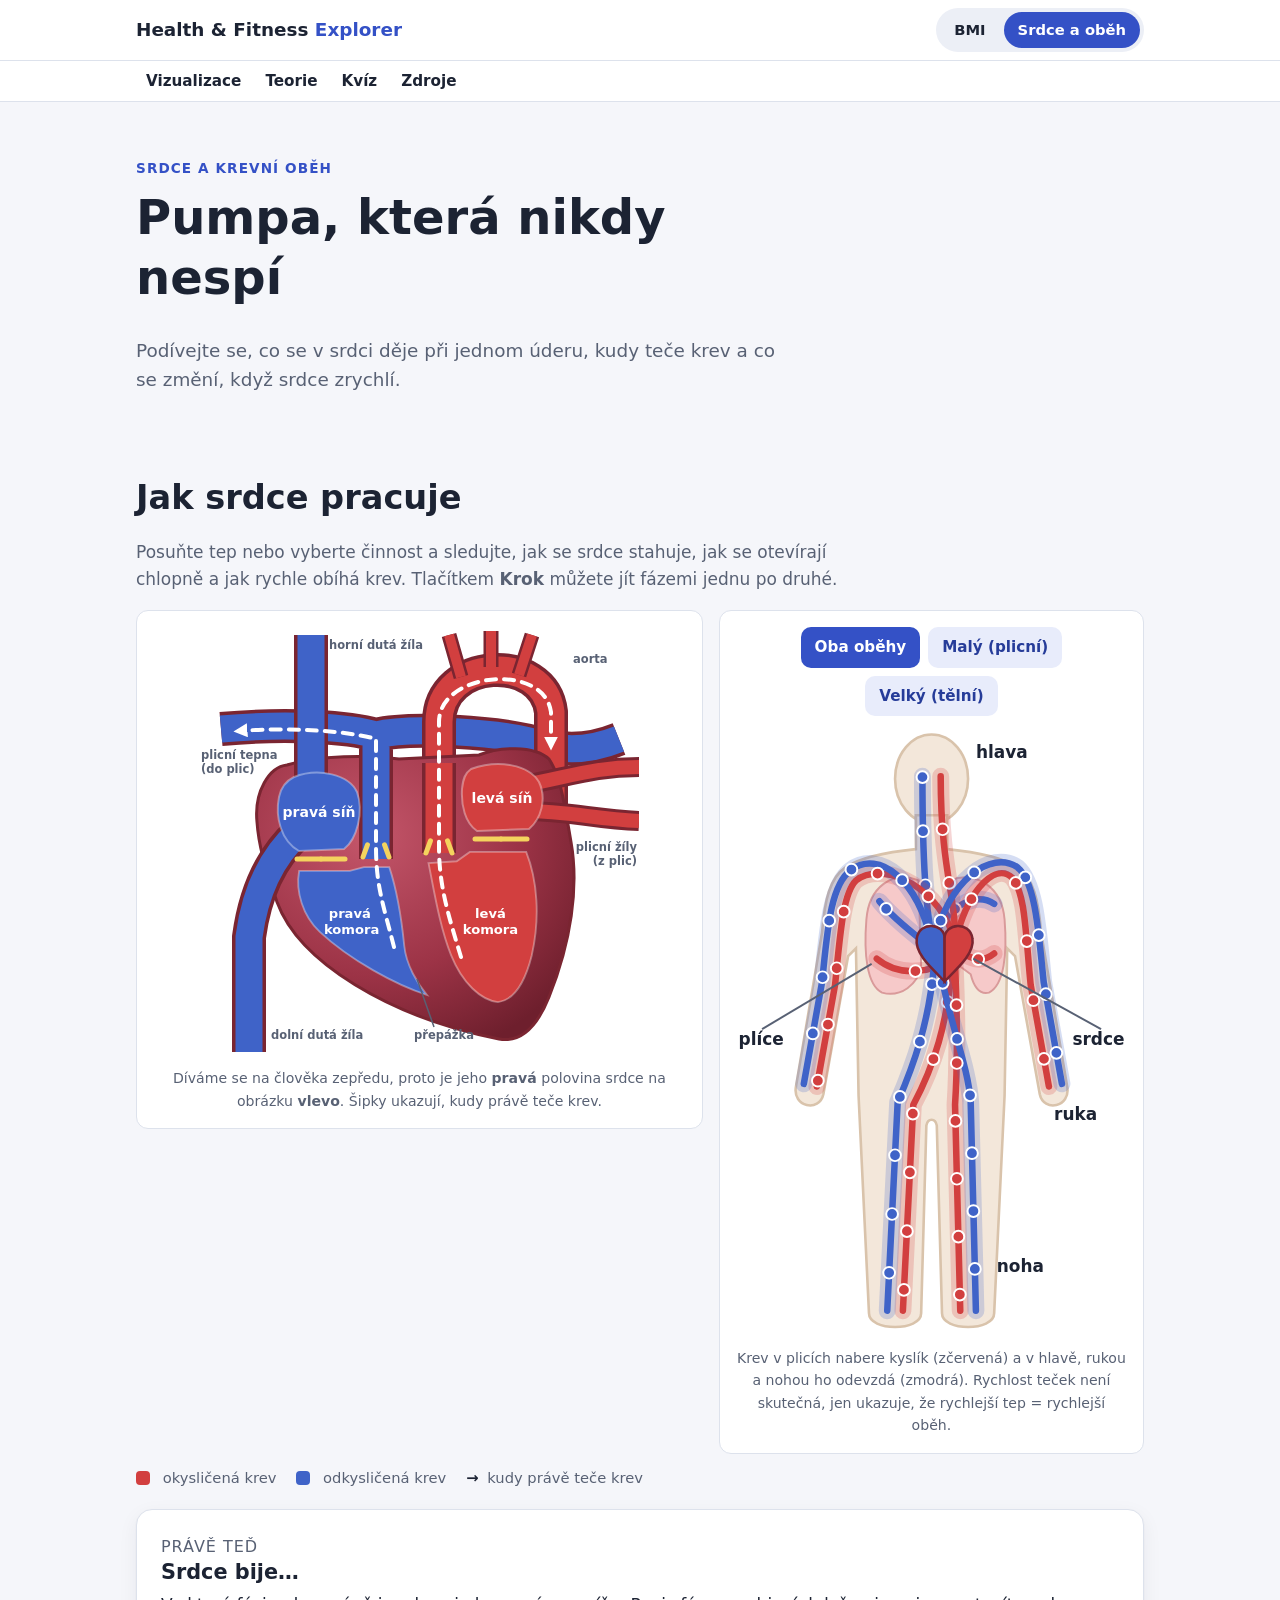
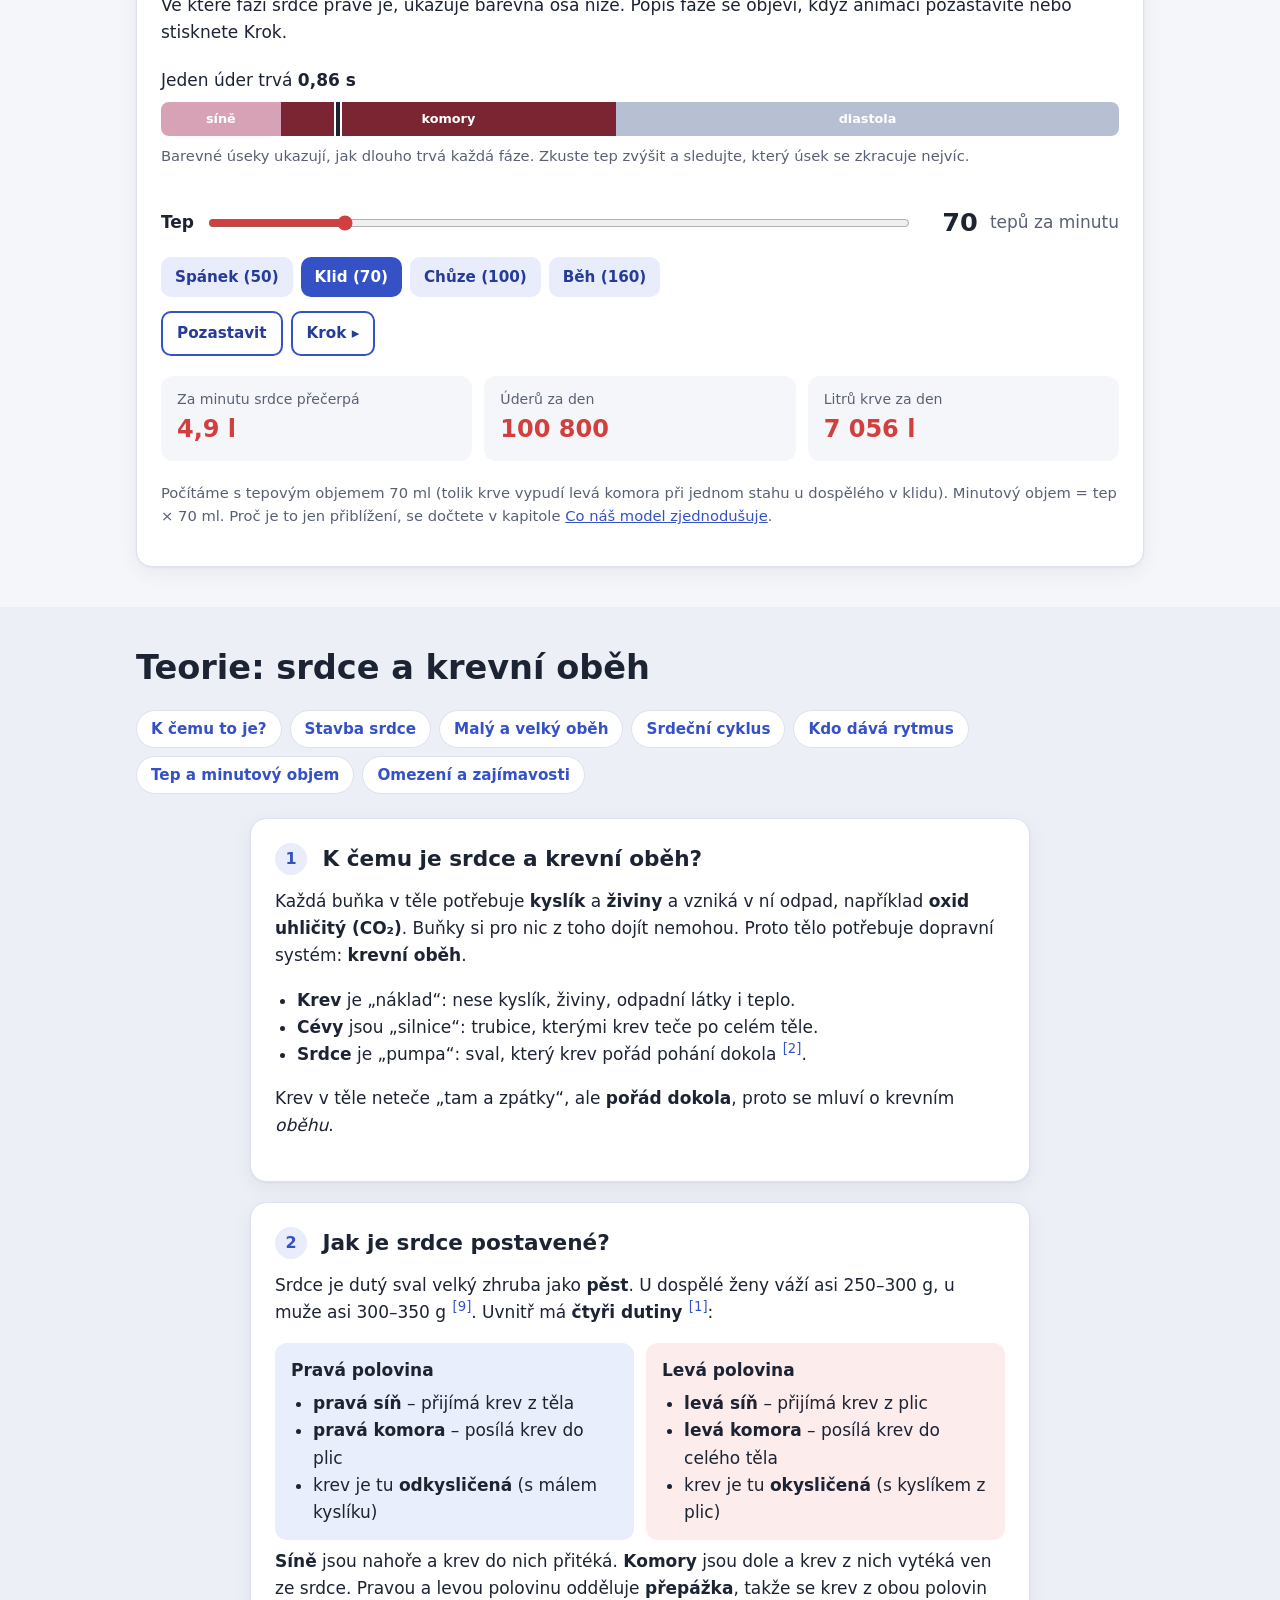
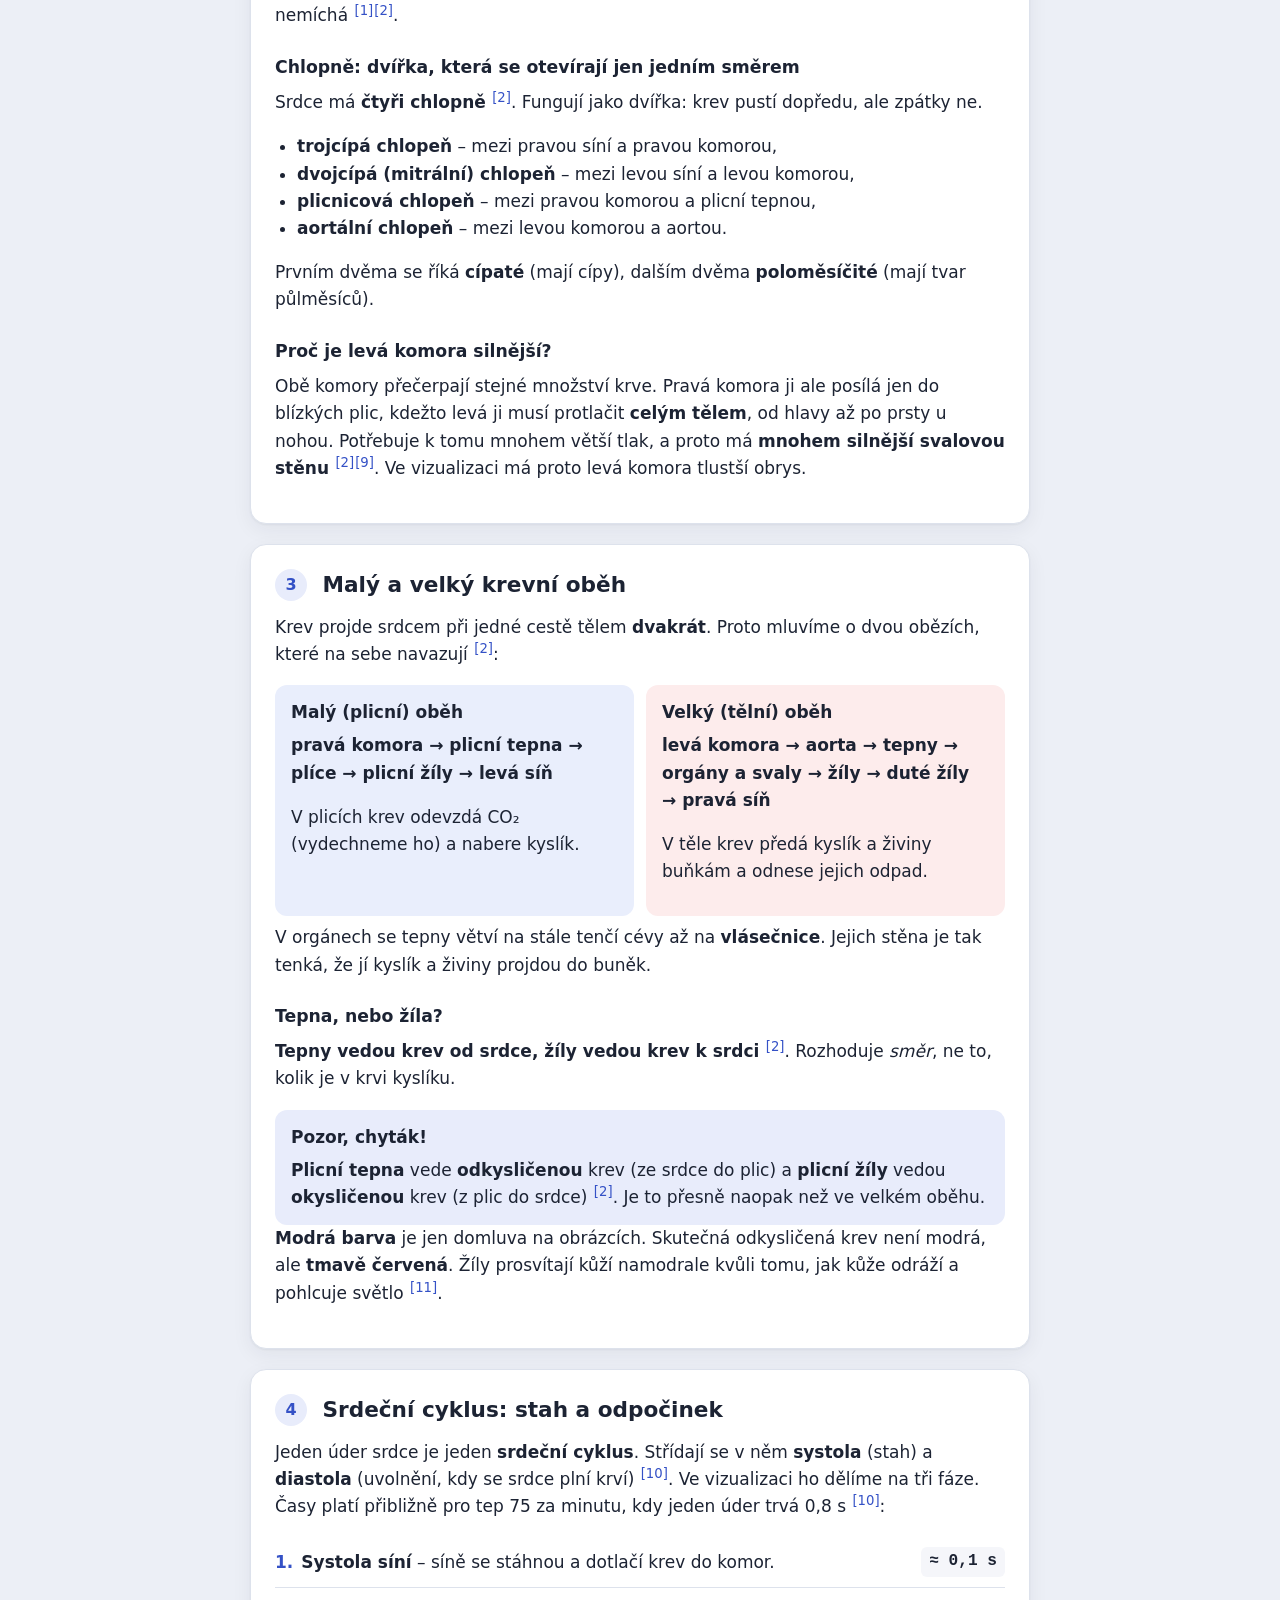
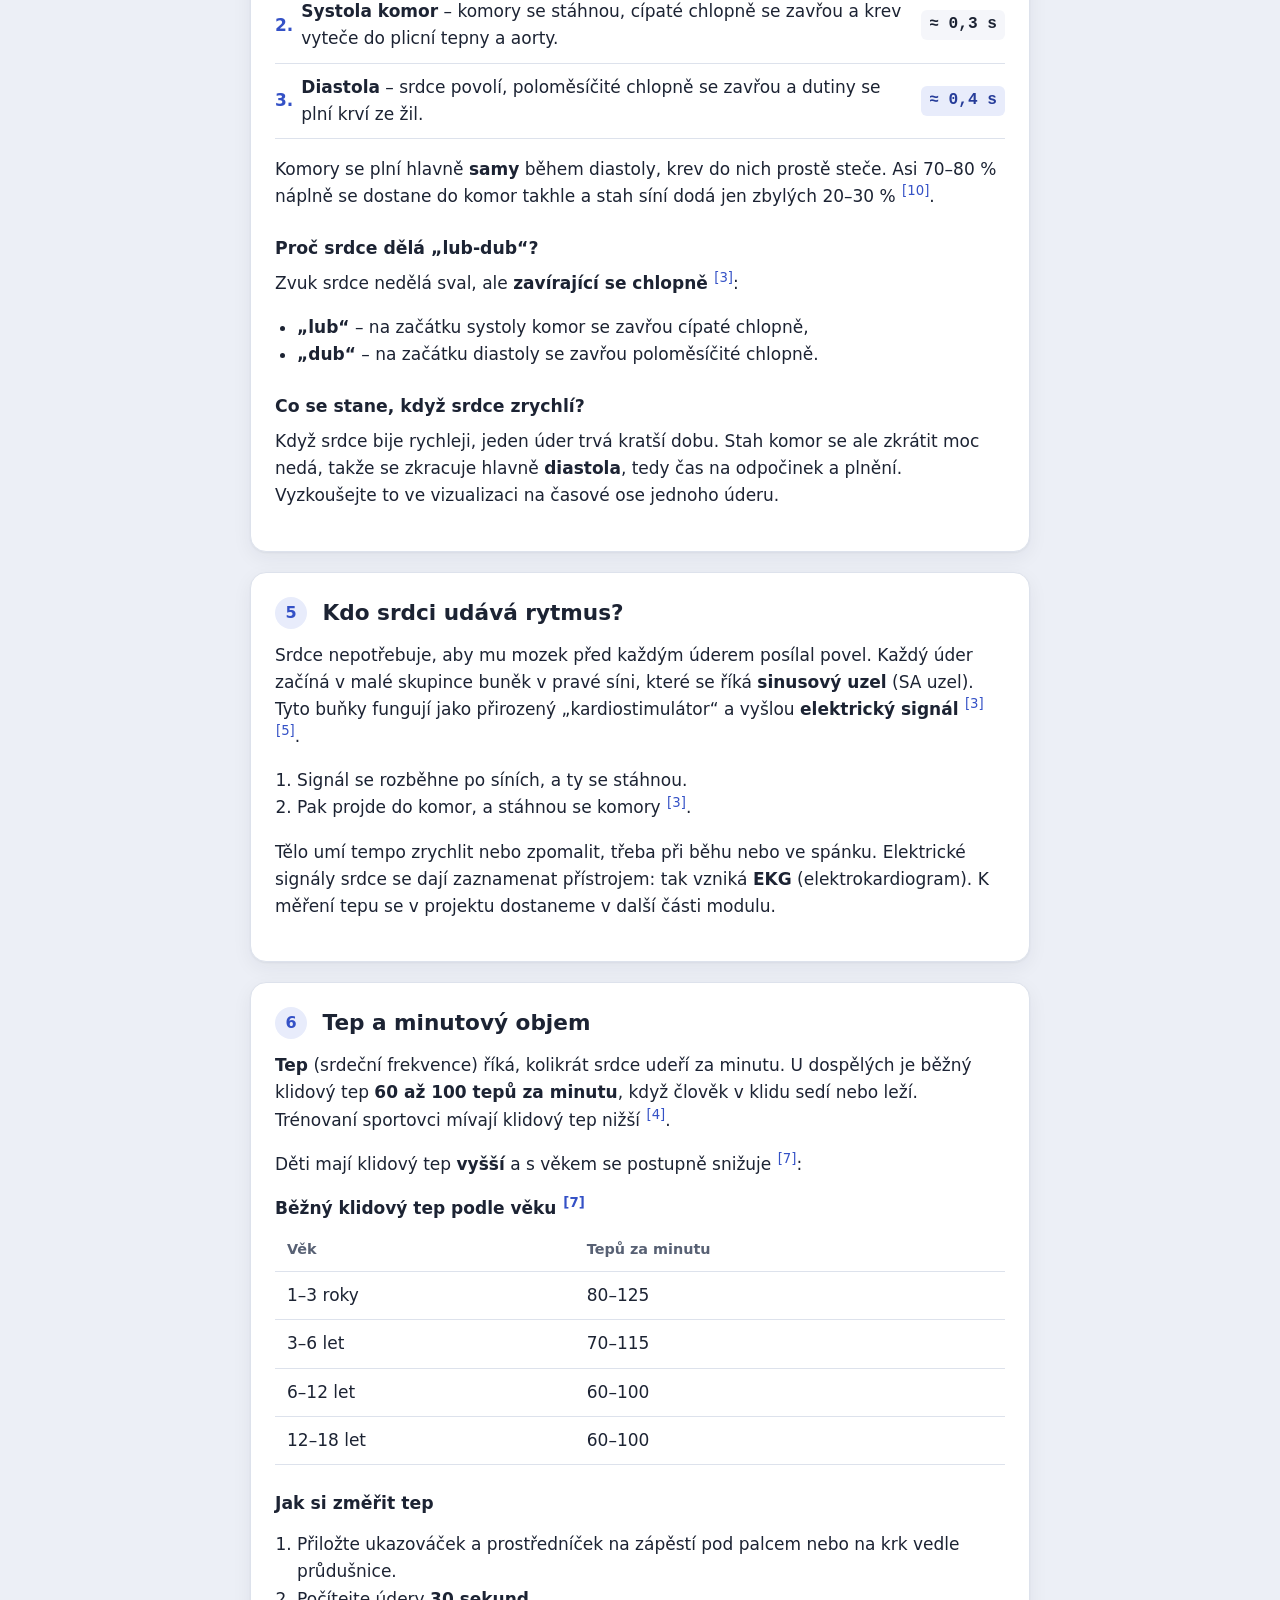
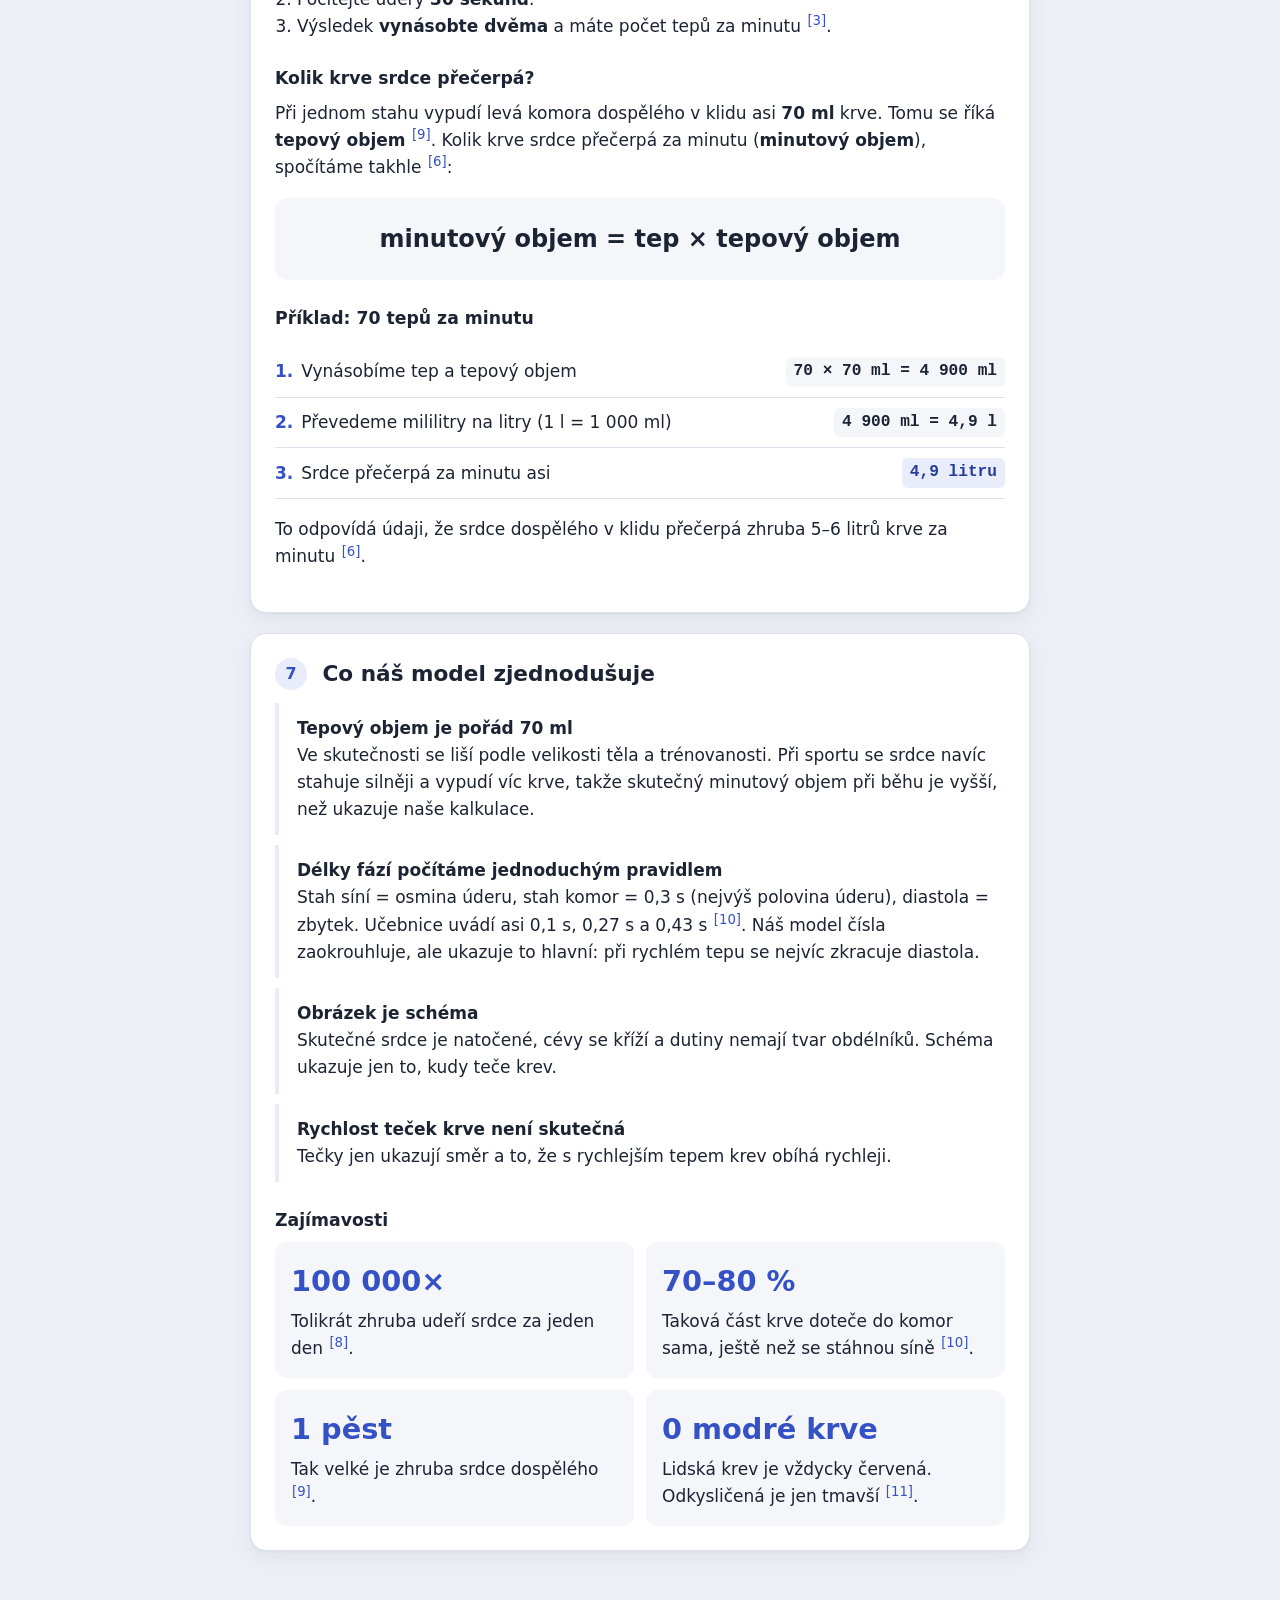
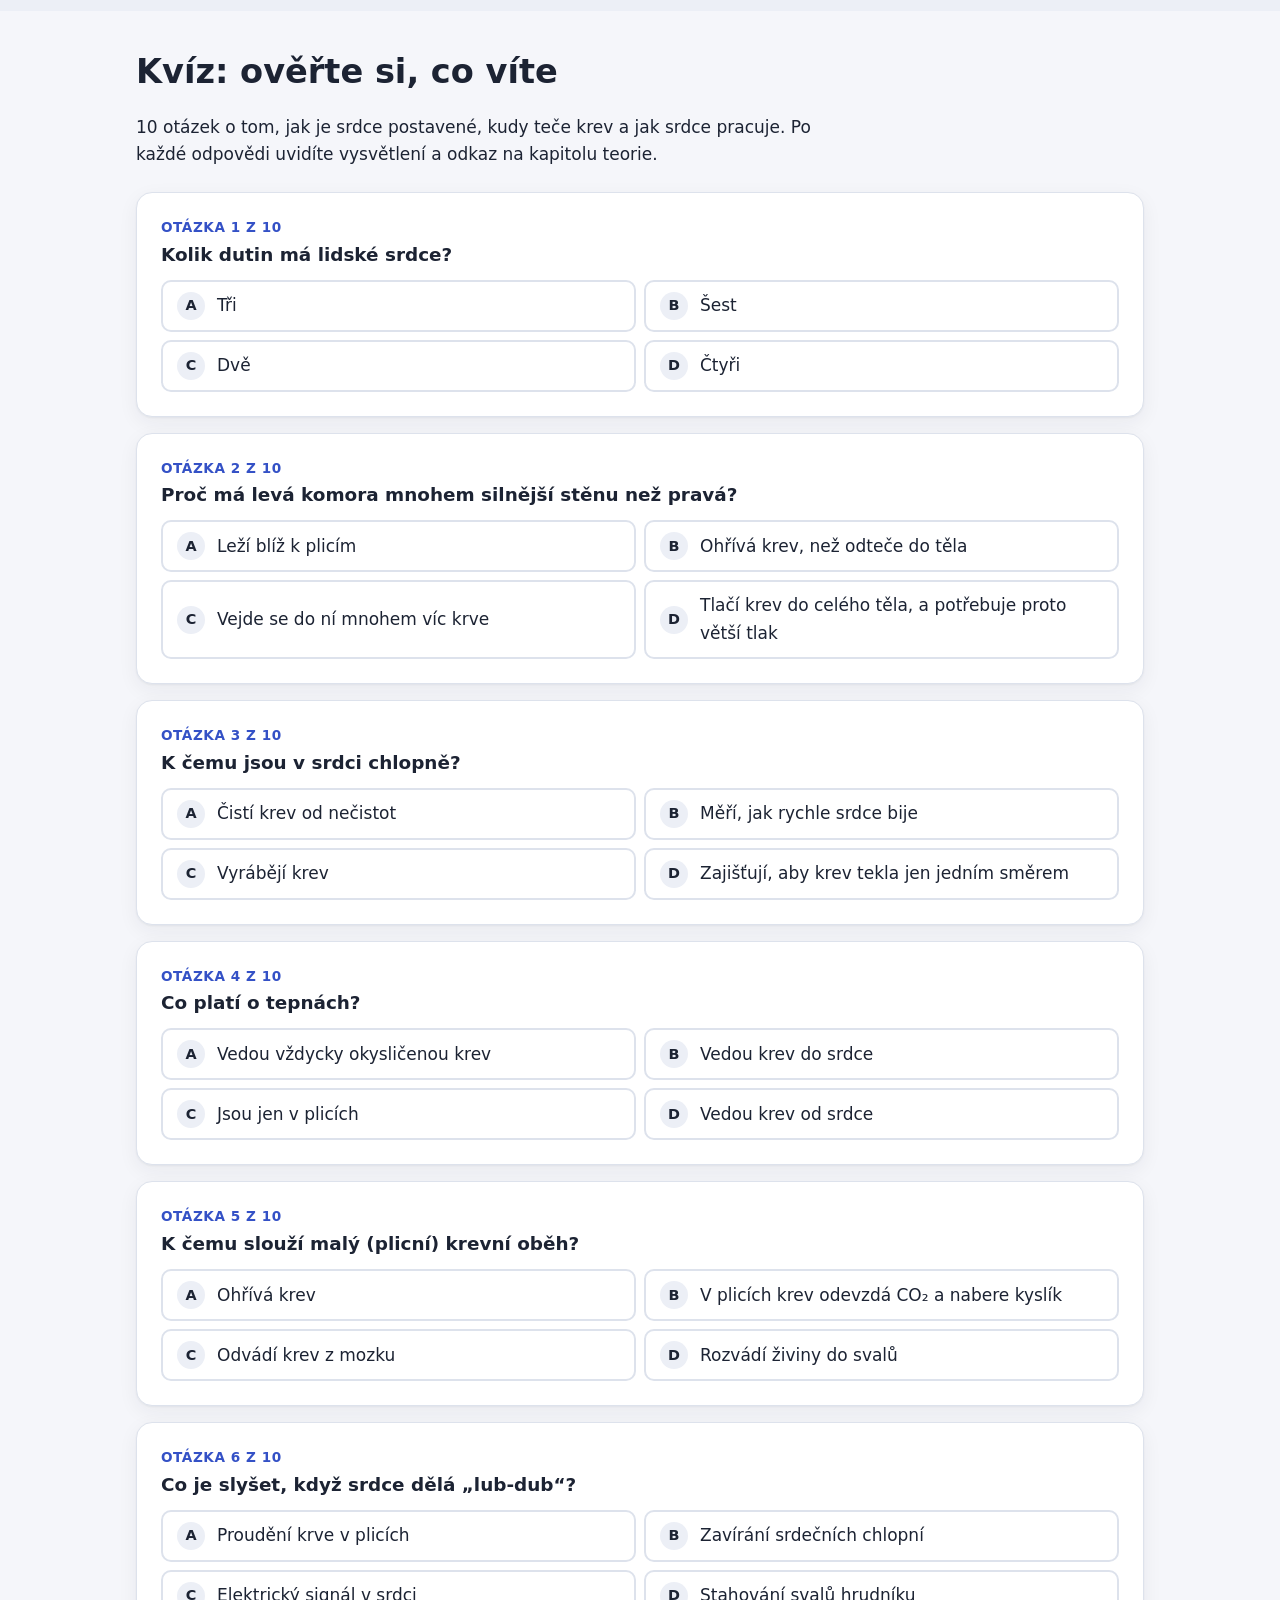
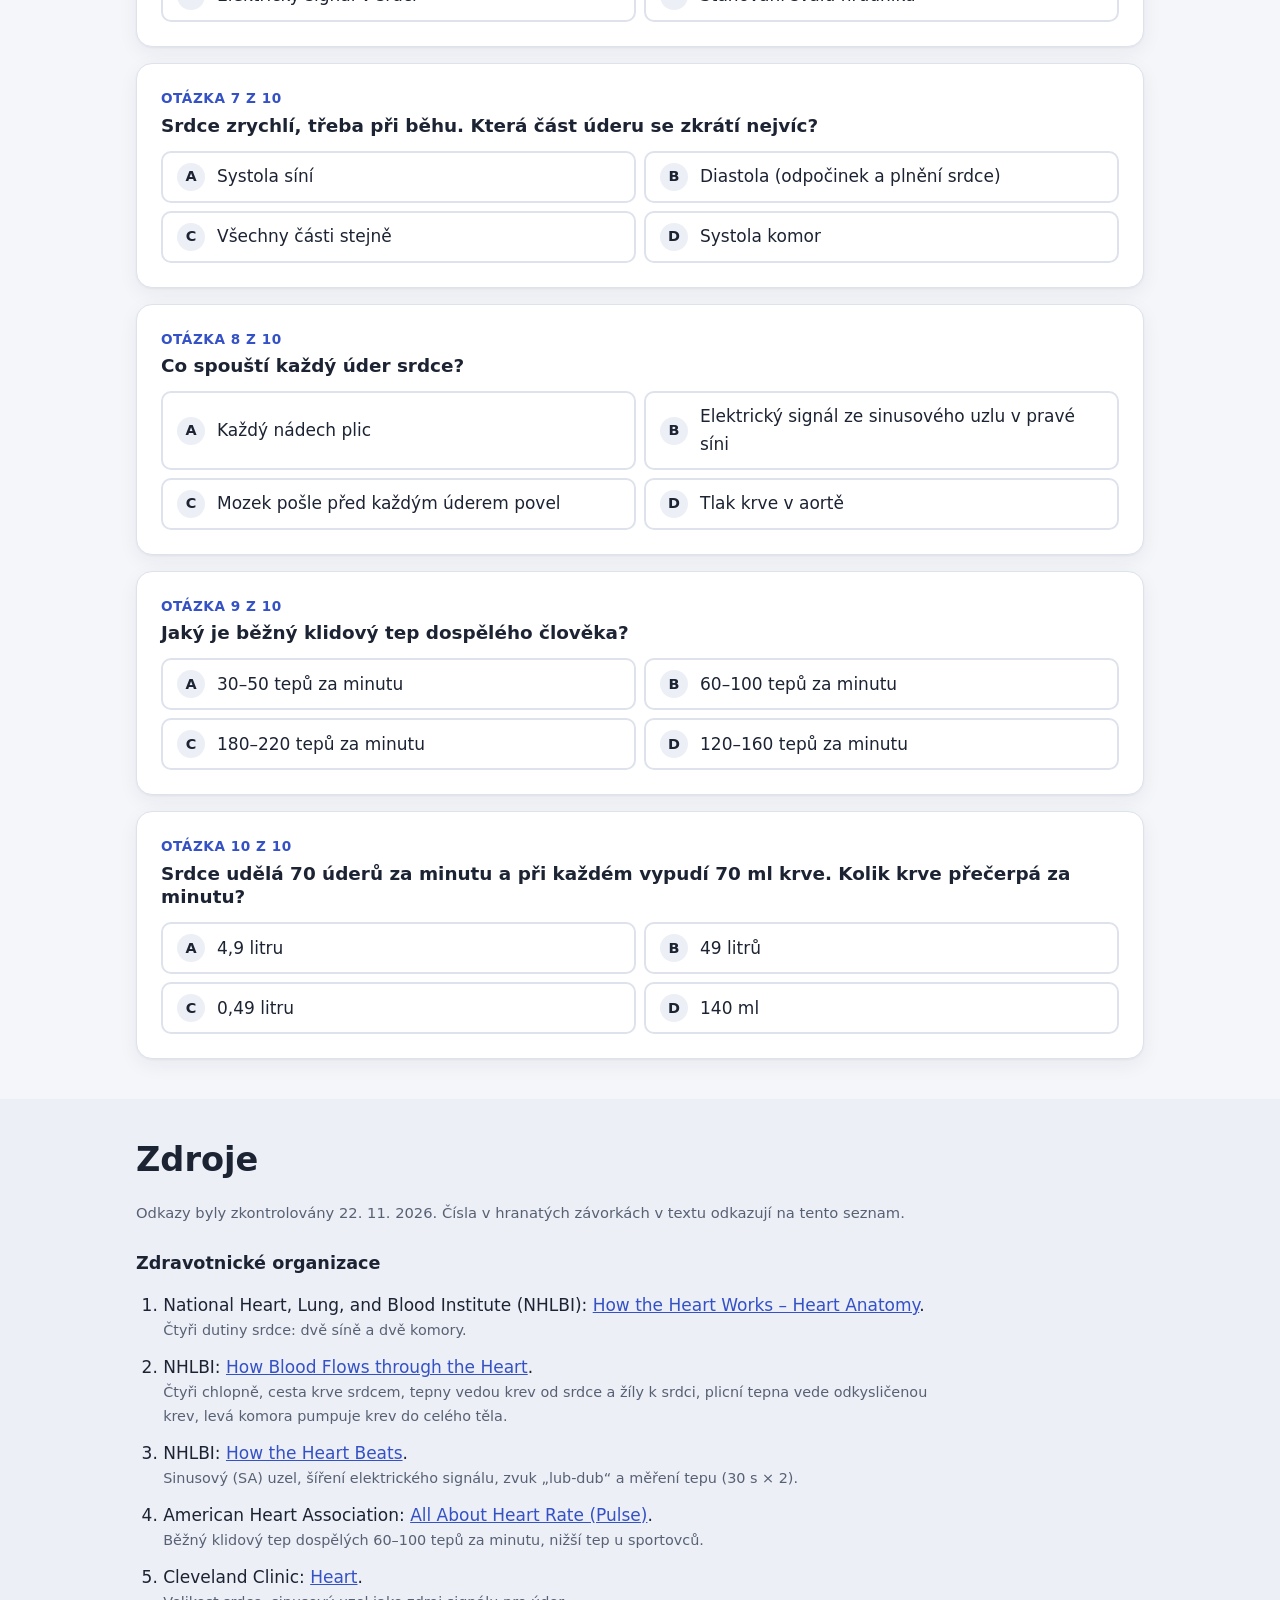
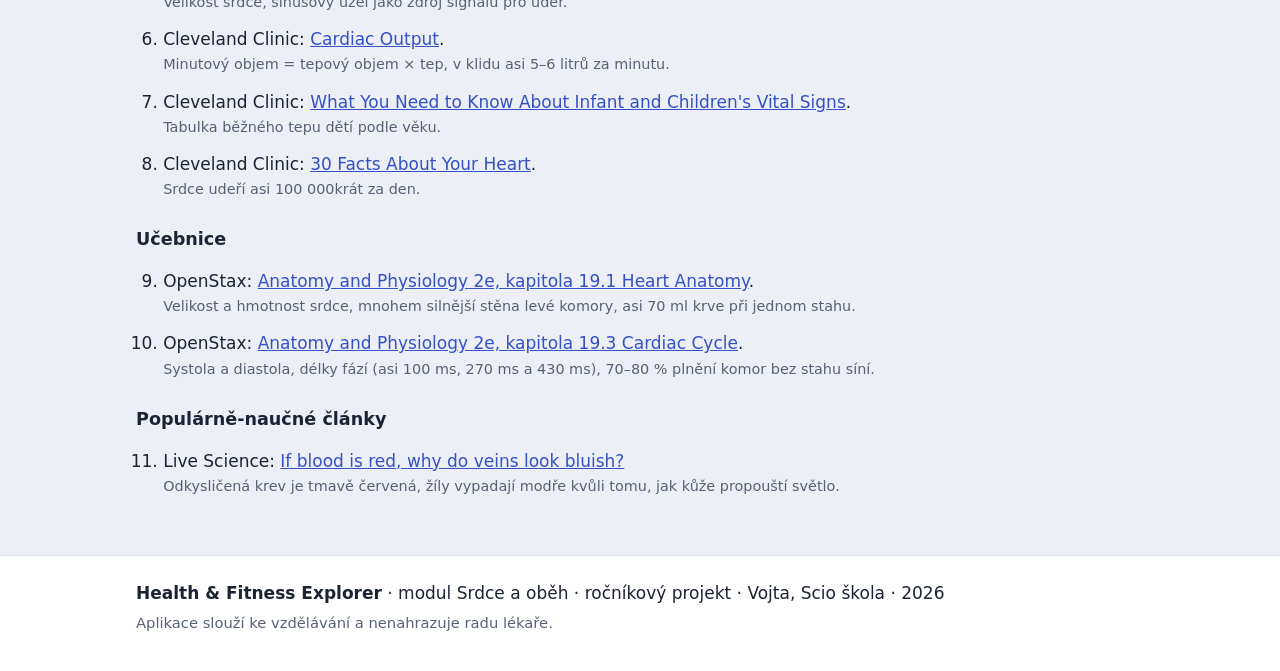
==== commit 7b455e18: "Srdce: realistické srdce, oběh v postavě, klidný popis fáze - Srdce v řezu nakreslené jako v učebnic" ====
--- a/srdce.html
+++ b/srdce.html
@@ -61,96 +61,150 @@
 
         <div class="heart-explorer">
 
-          <!-- Srdce v řezu. Souřadnice: x od -60 do 400, y od 0 do 380.
+          <!-- Srdce v řezu (jako obrázek v učebnici). Souřadnice: šířka 440, výška 430.
                Pravá polovina srdce je na obrázku VLEVO (díváme se na člověka zepředu). -->
           <figure class="figure heart-figure">
-            <svg id="heart-svg" class="heart-svg" viewBox="-60 0 460 380" role="img"
+<svg id="heart-svg" class="heart-svg" viewBox="0 0 440 430" role="img"
                  aria-labelledby="heart-svg-title heart-svg-desc" data-phase="atria">
               <title id="heart-svg-title">Srdce v řezu</title>
-              <desc id="heart-svg-desc">Schéma srdce se dvěma síněmi nahoře a dvěma komorami dole.
-                Pravá polovina s odkysličenou krví je nakreslená modře, levá s okysličenou krví červeně.</desc>
-
-              <!-- Hrot šipky, který se přidá na konec každé šipky toku krve -->
+              <desc id="heart-svg-desc">Srdce v řezu jako v učebnici: nahoře dvě síně, dole dvě komory,
+                nad srdcem oblouk aorty a plicní tepna. Pravá polovina s odkysličenou krví je modře,
+                levá s okysličenou krví červeně. Levou a pravou polovinu odděluje svalová přepážka.</desc>
+
               <defs>
+                <!-- Hrot šipky, který se přidá na konec každé šipky toku krve -->
                 <marker id="arrowhead" viewBox="0 0 10 10" refX="6" refY="5"
                         markerWidth="3.5" markerHeight="3.5" orient="auto">
                   <path d="M0 0 L10 5 L0 10 z" fill="#fff"/>
                 </marker>
+                <!-- Lesk srdečního svalu: světlejší vlevo nahoře, tmavší vpravo dole -->
+                <radialGradient id="muscle-shine" cx="35%" cy="30%" r="80%">
+                  <stop offset="0" stop-color="#c4566a"/>
+                  <stop offset="0.6" stop-color="#9c3346"/>
+                  <stop offset="1" stop-color="#6e1f2d"/>
+                </radialGradient>
               </defs>
 
-              <!-- Cévy (trubky). Kreslíme je jako první, aby byly pod dutinami. -->
+              <!-- 1) Cévy ZA srdcem. Každá céva je čára nakreslená dvakrát:
+                      široká tmavá (stěna cévy) a užší barevná (krev uvnitř). -->
               <g class="vessels">
-                <!-- horní dutá žíla: z těla do pravé síně -->
-                <rect class="vessel vessel-blue" x="70" y="18" width="34" height="90" rx="6"/>
-                <!-- dolní dutá žíla: z těla do pravé síně (zleva) -->
-                <rect class="vessel vessel-blue" x="-24" y="140" width="72" height="30" rx="6"/>
-                <!-- plicní tepna: z pravé komory do plic -->
-                <rect class="vessel vessel-blue" x="156" y="30" width="34" height="175" rx="6"/>
-                <!-- aorta: z levé komory do těla -->
-                <rect class="vessel vessel-red" x="210" y="30" width="34" height="175" rx="6"/>
-                <!-- plicní žíly: z plic do levé síně -->
-                <rect class="vessel vessel-red" x="296" y="18" width="34" height="90" rx="6"/>
-              </g>
-
-              <!-- Čtyři dutiny. srdce-page.js je zmenšuje, když se stahují. -->
+                <!-- plicní tepna: z pravé komory nahoru a rozdělí se do obou plic.
+                     Pravá větev vede za aortou i za dutou žílou. -->
+                <path class="vessel-wall" d="M177 130 V108 M177 108 C 150 100, 90 96, 22 102 M177 108 C 210 100, 300 104, 345 118 C 370 125, 395 122, 420 112"/>
+                <path class="vessel-blood vessel-blue" d="M177 130 V108 M177 108 C 150 100, 90 96, 22 102 M177 108 C 210 100, 300 104, 345 118 C 370 125, 395 122, 420 112"/>
+                <!-- aorta: z levé komory nahoru, oblouk doprava a dolů za srdce -->
+                <path class="vessel-wall" d="M240 140 V95 C 240 30, 345 25, 352 85 V180"/>
+                <path class="vessel-blood vessel-red" d="M240 140 V95 C 240 30, 345 25, 352 85 V180"/>
+                <!-- tři tepny z oblouku aorty do hlavy a rukou -->
+                <path class="vessel-wall branch" d="M262 50 L250 8 M292 40 V4 M320 48 L333 8"/>
+                <path class="vessel-blood vessel-red branch" d="M262 50 L250 8 M292 40 V4 M320 48 L333 8"/>
+                <!-- horní dutá žíla: z hlavy a rukou shora do pravé síně -->
+                <path class="vessel-wall" d="M112 8 V150"/>
+                <path class="vessel-blood vessel-blue" d="M112 8 V150"/>
+              </g>
+
+              <!-- 2) Srdeční sval (obrys celého srdce). Hrot srdce míří dolů a doprava. -->
+              <path class="heart-muscle" d="M88 138
+                C 70 140, 55 165, 58 195
+                C 60 225, 70 250, 78 275
+                C 100 335, 190 390, 300 412
+                C 322 416, 338 400, 350 370
+                C 372 315, 380 260, 372 215
+                C 366 180, 362 150, 350 132
+                C 335 118, 300 120, 280 128
+                L 200 132
+                C 170 128, 120 128, 88 138 Z"/>
+
+              <!-- 3) Cévy PŘED srdečním svalem: tady vidíme, kde cévy ústí do dutin.
+                      Konce cév schová dutina, která se kreslí až po nich. -->
+              <g class="vessels">
+                <!-- horní dutá žíla: z hlavy a rukou shora do pravé síně -->
+                <path class="vessel-wall" d="M112 120 V165"/>
+                <path class="vessel-blood vessel-blue" d="M112 120 V165"/>
+                <!-- dolní dutá žíla: z dolní části těla zdola do pravé síně -->
+                <path class="vessel-wall" d="M100 205 C 72 230, 56 265, 50 310 V425"/>
+                <path class="vessel-blood vessel-blue" d="M100 205 C 72 230, 56 265, 50 310 V425"/>
+                <!-- plicní žíly: z plic zprava do levé síně (dvě nahoře, dvě dole) -->
+                <path class="vessel-wall vein-small" d="M325 158 C 370 150, 395 140, 440 140 M325 184 C 370 184, 395 192, 440 194"/>
+                <path class="vessel-blood vessel-red vein-small" d="M325 158 C 370 150, 395 140, 440 140 M325 184 C 370 184, 395 192, 440 194"/>
+                <!-- začátek plicní tepny a aorty: vychází z komor přes horní část srdce -->
+                <path class="vessel-wall" d="M177 232 V126"/>
+                <path class="vessel-blood vessel-blue" d="M177 232 V126"/>
+                <path class="vessel-wall" d="M240 226 V136"/>
+                <path class="vessel-blood vessel-red" d="M240 226 V136"/>
+              </g>
+
+              <!-- 4) Čtyři dutiny. srdce-page.js je zmenšuje, když se stahují. -->
               <g id="chamber-ra" class="chamber">
-                <rect class="blood-blue" x="40" y="100" width="110" height="80" rx="18"/>
-                <text class="chamber-label" x="95" y="145">pravá síň</text>
+                <path class="blood-blue" d="M95 150 C 120 140, 150 148, 158 165
+                  C 165 185, 158 212, 145 222 L 100 224 C 82 214, 76 190, 80 170
+                  C 82 160, 87 154, 95 150 Z"/>
+                <text class="chamber-label" x="120" y="190">pravá síň</text>
               </g>
               <g id="chamber-la" class="chamber">
-                <rect class="blood-red" x="250" y="100" width="110" height="80" rx="18"/>
-                <text class="chamber-label" x="305" y="145">levá síň</text>
+                <path class="blood-red" d="M272 142 C 300 132, 330 138, 340 155
+                  C 348 172, 342 192, 330 202 L 278 204 C 266 196, 262 178, 263 162
+                  C 264 152, 266 146, 272 142 Z"/>
+                <text class="chamber-label" x="303" y="176">levá síň</text>
               </g>
               <g id="chamber-rv" class="chamber">
-                <rect class="blood-blue" x="40" y="196" width="150" height="140" rx="26"/>
-                <text class="chamber-label" x="115" y="275">pravá komora</text>
+                <path class="blood-blue" d="M96 240 L 150 240 L 165 236 L 192 236
+                  C 200 260, 205 290, 208 320 C 210 340, 222 360, 232 372
+                  C 200 362, 150 335, 118 305 C 100 288, 92 262, 96 240 Z"/>
+                <text class="chamber-label" x="150" y="290">pravá</text>
+                <text class="chamber-label" x="152" y="307">komora</text>
               </g>
               <g id="chamber-lv" class="chamber">
-                <!-- levá komora má silnější stěnu (tlustší obrys) -->
-                <rect class="blood-red wall-thick" x="214" y="196" width="146" height="140" rx="26"/>
-                <text class="chamber-label" x="287" y="275">levá komora</text>
-              </g>
-
-              <!-- Chlopně. Každý cíp se otáčí kolem svého pantu (transform-origin).
+                <path class="blood-red" d="M226 232 L 256 230 L 270 220 L 330 220
+                  C 342 250, 345 290, 336 330 C 328 362, 315 378, 300 380
+                  C 282 378, 262 360, 250 330 C 238 300, 232 262, 226 232 Z"/>
+                <text class="chamber-label" x="292" y="290">levá</text>
+                <text class="chamber-label" x="292" y="307">komora</text>
+              </g>
+
+              <!-- 5) Chlopně. Každý cíp se otáčí kolem svého pantu (transform-origin).
                    --open = o kolik stupňů se cíp otočí, když je chlopeň otevřená. -->
               <!-- Cípaté chlopně (mezi síní a komorou): otevírají se dolů do komory -->
               <g class="valve valve-av" aria-hidden="true">
-                <line class="leaflet" x1="62" y1="188" x2="95" y2="188" style="--open: 70deg; transform-origin: 62px 188px"/>
-                <line class="leaflet" x1="128" y1="188" x2="95" y2="188" style="--open: -70deg; transform-origin: 128px 188px"/>
-                <line class="leaflet" x1="272" y1="188" x2="305" y2="188" style="--open: 70deg; transform-origin: 272px 188px"/>
-                <line class="leaflet" x1="338" y1="188" x2="305" y2="188" style="--open: -70deg; transform-origin: 338px 188px"/>
+                <line class="leaflet" x1="98" y1="232" x2="122" y2="232" style="--open: 65deg; transform-origin: 98px 232px"/>
+                <line class="leaflet" x1="146" y1="232" x2="122" y2="232" style="--open: -65deg; transform-origin: 146px 232px"/>
+                <line class="leaflet" x1="276" y1="212" x2="302" y2="212" style="--open: 65deg; transform-origin: 276px 212px"/>
+                <line class="leaflet" x1="328" y1="212" x2="302" y2="212" style="--open: -65deg; transform-origin: 328px 212px"/>
               </g>
               <!-- Poloměsíčité chlopně (na začátku plicní tepny a aorty): otevírají se nahoru -->
               <g class="valve valve-semilunar" aria-hidden="true">
-                <line class="leaflet" x1="158" y1="200" x2="173" y2="200" style="--open: -70deg; transform-origin: 158px 200px"/>
-                <line class="leaflet" x1="188" y1="200" x2="173" y2="200" style="--open: 70deg; transform-origin: 188px 200px"/>
-                <line class="leaflet" x1="212" y1="200" x2="227" y2="200" style="--open: -70deg; transform-origin: 212px 200px"/>
-                <line class="leaflet" x1="242" y1="200" x2="227" y2="200" style="--open: 70deg; transform-origin: 242px 200px"/>
-              </g>
-
-              <!-- Šipky ukazují, kudy teče krev v aktuální fázi -->
+                <line class="leaflet" x1="164" y1="230" x2="177" y2="230" style="--open: -70deg; transform-origin: 164px 230px"/>
+                <line class="leaflet" x1="190" y1="230" x2="177" y2="230" style="--open: 70deg; transform-origin: 190px 230px"/>
+                <line class="leaflet" x1="227" y1="226" x2="240" y2="226" style="--open: -70deg; transform-origin: 227px 226px"/>
+                <line class="leaflet" x1="253" y1="226" x2="240" y2="226" style="--open: 70deg; transform-origin: 253px 226px"/>
+              </g>
+
+              <!-- 6) Šipky ukazují, kudy teče krev v aktuální fázi -->
               <g class="flow flow-veins" aria-hidden="true">
-                <path class="arrow" d="M87 40 V90"/>
-                <path class="arrow" d="M-16 155 H40"/>
-                <path class="arrow" d="M313 40 V90"/>
+                <path class="arrow" d="M112 30 V150"/>
+                <path class="arrow" d="M50 410 V315 C 55 270, 70 240, 94 214"/>
+                <path class="arrow" d="M434 140 C 395 140, 372 150, 330 158"/>
+                <path class="arrow" d="M434 194 C 395 192, 372 184, 332 184"/>
               </g>
               <g class="flow flow-av" aria-hidden="true">
-                <path class="arrow" d="M95 160 V225"/>
-                <path class="arrow" d="M305 160 V225"/>
+                <path class="arrow" d="M120 205 C 122 240, 132 260, 150 275"/>
+                <path class="arrow" d="M300 190 C 300 225, 296 250, 292 270"/>
               </g>
               <g class="flow flow-out" aria-hidden="true">
-                <path class="arrow" d="M173 250 V50"/>
-                <path class="arrow" d="M227 250 V50"/>
-              </g>
-
-              <!-- Popisky cév -->
-              <text class="vessel-label" x="87" y="12">horní dutá žíla</text>
-              <text class="vessel-label anchor-start" x="-58" y="120">dolní dutá</text>
-              <text class="vessel-label anchor-start" x="-58" y="133">žíla</text>
-              <text class="vessel-label anchor-end" x="192" y="24">plicní tepna</text>
-              <text class="vessel-label anchor-start" x="208" y="24">aorta</text>
-              <text class="vessel-label" x="313" y="12">plicní žíly</text>
-              <text class="vessel-label" x="200" y="372">přepážka odděluje pravou a levou polovinu</text>
+                <path class="arrow" d="M195 320 C 185 280, 177 260, 177 220 V112 C 150 104, 90 100, 40 104"/>
+                <path class="arrow" d="M262 330 C 250 290, 240 260, 240 220 V95 C 240 45, 345 35, 352 85 V118"/>
+              </g>
+
+              <!-- 7) Popisky cév -->
+              <text class="vessel-label anchor-start" x="130" y="22">horní dutá žíla</text>
+              <text class="vessel-label anchor-start" x="72" y="412">dolní dutá žíla</text>
+              <text class="vessel-label anchor-start" x="2" y="132">plicní tepna</text>
+              <text class="vessel-label anchor-start" x="2" y="146">(do plic)</text>
+              <text class="vessel-label anchor-start" x="374" y="36">aorta</text>
+              <text class="vessel-label anchor-end" x="438" y="224">plicní žíly</text>
+              <text class="vessel-label anchor-end" x="438" y="238">(z plic)</text>
+              <text class="vessel-label" x="245" y="412">přepážka</text>
+              <path class="label-line" d="M235 400 L 218 352"/>
             </svg>
             <figcaption>
               Díváme se na člověka zepředu, proto je jeho <strong>pravá</strong> polovina srdce
@@ -158,54 +212,93 @@
             </figcaption>
           </figure>
 
-          <!-- Malý a velký krevní oběh. Souřadnice: šířka 300, výška 400. -->
+          <!-- Malý a velký krevní oběh v postavě člověka. Souřadnice: šířka 300, výška 470. -->
           <figure class="figure heart-figure">
-            <svg id="circulation-svg" class="circulation-svg" viewBox="0 0 300 400" role="img"
-                 aria-labelledby="circ-svg-title circ-svg-desc">
-              <title id="circ-svg-title">Malý a velký krevní oběh</title>
-              <desc id="circ-svg-desc">Krev z pravé poloviny srdce teče do plic, kde nabere kyslík,
-                a vrací se do levé poloviny. Odtud teče do celého těla, kde kyslík odevzdá,
-                a vrací se do pravé poloviny srdce.</desc>
-
-              <!-- Plíce a tělo -->
-              <rect class="organ organ-lungs" x="70" y="20" width="160" height="60" rx="16"/>
-              <text class="organ-label" x="150" y="40">plíce</text>
-              <rect class="organ organ-body" x="60" y="318" width="180" height="64" rx="16"/>
-              <text class="organ-label" x="150" y="374">tělo (svaly, mozek, orgány)</text>
-
-              <!-- Cévy: první polovina smyčky jednou barvou, druhá druhou -->
-              <path class="loop loop-blue" d="M120 160 V50 H150"/>
-              <path class="loop loop-red" d="M150 50 H180 V160"/>
-              <path class="loop loop-red" d="M180 240 V350 H150"/>
-              <path class="loop loop-blue" d="M150 350 H120 V240"/>
-
-              <!-- Celé smyčky pro pohyb teček (neviditelné) -->
-              <path id="loop-small" class="loop-track" d="M120 160 V50 H180 V160"/>
-              <path id="loop-large" class="loop-track" d="M180 240 V350 H120 V240"/>
-
-              <!-- Srdce: levá půlka obrázku = pravá polovina srdce -->
+<!-- Tlačítka: který oběh zvýraznit -->
+            <div id="circuit-toggle" class="circuit-toggle" role="group" aria-label="Který oběh zvýraznit">
+              <button type="button" class="button preset" data-show="all" aria-pressed="true">Oba oběhy</button>
+              <button type="button" class="button preset" data-show="small" aria-pressed="false">Malý (plicní)</button>
+              <button type="button" class="button preset" data-show="large" aria-pressed="false">Velký (tělní)</button>
+            </div>
+            <svg id="circulation-svg" class="circulation-svg" viewBox="0 0 300 470" role="img"
+                 aria-labelledby="circ-svg-title circ-svg-desc" data-show="all">
+              <title id="circ-svg-title">Malý a velký krevní oběh v těle člověka</title>
+              <desc id="circ-svg-desc">Postava člověka se srdcem v hrudi. Malý oběh vede ze srdce
+                do plic, kde krev nabere kyslík, a zpátky do srdce. Velký oběh vede ze srdce
+                do hlavy, rukou a nohou, kde krev kyslík odevzdá, a zpátky do srdce.</desc>
+
+              <!-- Postava (díváme se na člověka zepředu) -->
+              <g class="body-shape">
+                <ellipse cx="150" cy="42" rx="28" ry="34"/>
+                <path d="M138 70 V96 C 118 98, 96 102, 84 110 C 72 118, 68 135, 66 160
+                  L 46 278 C 43 294, 64 298, 67 284 L 86 178 L 92 172 L 94 285 L 102 452
+                  C 102 466, 142 466, 142 452 L 146 308 C 147 302, 153 302, 154 308 L 158 452
+                  C 158 466, 198 466, 198 452 L 206 285 L 208 172 L 214 178 L 233 284
+                  C 236 298, 257 294, 254 278 L 234 160 C 232 135, 228 118, 216 110
+                  C 204 102, 182 98, 162 96 V70 Z"/>
+              </g>
+
+              <!-- Plíce -->
+              <path class="organ organ-lungs" d="M140 120 C 120 112, 102 125, 100 150
+                C 98 175, 100 200, 112 206 C 126 210, 140 200, 142 185 Z"/>
+              <path class="organ organ-lungs" d="M164 120 C 184 112, 204 125, 206 150
+                C 208 175, 206 200, 194 206 C 186 208, 182 200, 180 192 L 164 180 Z"/>
+
+              <!-- Cévy. Každý okruh (g.circuit) má dvě části:
+                     data-part="out"  = tepna, krev teče ZE srdce,
+                     data-part="back" = žíla, krev teče DO srdce.
+                   Barva ukazuje, jestli je krev okysličená (červená) nebo ne (modrá).
+                   Tečky krve sem doplní srdce-page.js. -->
+
+              <!-- Malý (plicní) oběh: srdce → plíce → srdce -->
+              <g class="circuit circuit-small">
+                <path class="loop loop-blue" data-part="out" d="M150 172 C 135 160, 120 148, 110 136"/>
+                <path class="loop loop-red" data-part="back" d="M108 180 C 125 194, 150 192, 168 178"/>
+              </g>
+              <g class="circuit circuit-small">
+                <path class="loop loop-blue" data-part="out" d="M152 164 C 162 140, 184 128, 198 138"/>
+                <path class="loop loop-red" data-part="back" d="M198 176 C 188 184, 178 180, 170 172"/>
+              </g>
+
+              <!-- Velký (tělní) oběh: srdce → hlava / ruce / nohy → srdce -->
+              <g class="circuit circuit-large">
+                <path class="loop loop-red" data-part="out" d="M168 162 C 168 130, 157 110, 157 40"/>
+                <path class="loop loop-blue" data-part="back" d="M143 40 C 143 110, 146 140, 150 166"/>
+              </g>
+              <g class="circuit circuit-large">
+                <path class="loop loop-red" data-part="out" d="M166 160 C 150 120, 110 106, 92 120 C 82 130, 80 160, 76 200 L 62 278"/>
+                <path class="loop loop-blue" data-part="back" d="M52 276 L 66 198 C 70 160, 72 124, 88 112 C 110 96, 140 120, 150 168"/>
+              </g>
+              <g class="circuit circuit-large">
+                <path class="loop loop-red" data-part="out" d="M170 160 C 180 125, 200 106, 212 118 C 222 130, 222 160, 226 200 L 240 278"/>
+                <path class="loop loop-blue" data-part="back" d="M250 276 L 236 198 C 232 160, 230 122, 216 110 C 196 96, 162 120, 152 168"/>
+              </g>
+              <g class="circuit circuit-large">
+                <path class="loop loop-red" data-part="out" d="M166 184 C 162 230, 152 262, 136 292 L 128 450"/>
+                <path class="loop loop-blue" data-part="back" d="M116 450 L 124 290 C 136 262, 148 230, 152 184"/>
+              </g>
+              <g class="circuit circuit-large">
+                <path class="loop loop-red" data-part="out" d="M168 184 C 170 230, 170 262, 168 292 L 172 450"/>
+                <path class="loop loop-blue" data-part="back" d="M184 450 L 180 290 C 178 262, 164 230, 156 186"/>
+              </g>
+
+              <!-- Srdce: levá půlka obrázku = pravá polovina srdce (modrá) -->
               <g id="circ-heart">
-                <rect class="blood-blue" x="90" y="160" width="58" height="80" rx="12"/>
-                <rect class="blood-red" x="152" y="160" width="58" height="80" rx="12"/>
-                <text class="organ-label organ-label-light" x="119" y="196">pravá</text>
-                <text class="organ-label organ-label-light" x="119" y="212">půlka</text>
-                <text class="organ-label organ-label-light" x="181" y="196">levá</text>
-                <text class="organ-label organ-label-light" x="181" y="212">půlka</text>
-              </g>
-
-              <!-- Tečky krve sem doplní srdce-page.js -->
-              <g id="blood-dots" aria-hidden="true"></g>
-
-              <!-- Názvy oběhů -->
-              <text class="loop-label anchor-start" x="240" y="115">malý</text>
-              <text class="loop-label anchor-start" x="240" y="130">(plicní)</text>
-              <text class="loop-label anchor-start" x="240" y="145">oběh</text>
-              <text class="loop-label anchor-start" x="240" y="275">velký</text>
-              <text class="loop-label anchor-start" x="240" y="290">(tělní)</text>
-              <text class="loop-label anchor-start" x="240" y="305">oběh</text>
+                <path class="blood-blue heart-half" d="M160 164 C 160 152, 140 150, 138 164 C 136 176, 150 188, 160 198 Z"/>
+                <path class="blood-red heart-half" d="M160 164 C 160 152, 180 150, 182 164 C 184 176, 170 188, 160 198 Z"/>
+              </g>
+
+              <!-- Popisky -->
+              <text class="organ-label anchor-start" x="184" y="26">hlava</text>
+              <text class="organ-label anchor-start" x="2" y="246">plíce</text>
+              <path class="label-line" d="M20 234 L 104 184"/>
+              <text class="organ-label anchor-end" x="298" y="246">srdce</text>
+              <path class="label-line" d="M280 234 L 182 180"/>
+              <text class="organ-label anchor-start" x="244" y="304">ruka</text>
+              <text class="organ-label anchor-start" x="200" y="420">noha</text>
             </svg>
             <figcaption>
-              Krev v plicích nabere kyslík (zčervená) a v těle ho odevzdá (zmodrá).
+              Krev v plicích nabere kyslík (zčervená) a v hlavě, rukou a nohou ho odevzdá (zmodrá).
               Rychlost teček není skutečná, jen ukazuje, že rychlejší tep = rychlejší oběh.
             </figcaption>
           </figure>
--- a/styles.css
+++ b/styles.css
@@ -1193,28 +1193,64 @@
   fill: var(--blood-blue);
 }
 
-.chamber rect {
+/* Srdeční sval: obrys srdce s leskem (gradient je v SVG v <defs>) */
+.heart-muscle {
+  fill: url(#muscle-shine);
   stroke: var(--muscle);
-  stroke-width: 5;
-}
-
-/* Levá komora má silnější svalovou stěnu */
-.chamber rect.wall-thick {
-  stroke-width: 11;
-}
-
-.vessel {
+  stroke-width: 3;
+}
+
+/* Dutiny: tenký světlý okraj, ať jsou vidět na tmavém svalu */
+.chamber path {
+  stroke: rgba(255, 255, 255, 0.35);
+  stroke-width: 2;
+}
+
+/* Cévy: široká tmavá čára = stěna, užší barevná = krev uvnitř */
+.vessel-wall,
+.vessel-blood {
+  fill: none;
+  stroke-linecap: butt;
+  stroke-linejoin: round;
+}
+
+.vessel-wall {
   stroke: var(--muscle);
-  stroke-width: 2;
-  opacity: 0.85;
-}
-
-.vessel-red {
-  fill: var(--blood-red);
-}
-
-.vessel-blue {
-  fill: var(--blood-blue);
+  stroke-width: 34;
+}
+
+.vessel-blood {
+  stroke-width: 27;
+}
+
+.vessel-wall.branch {
+  stroke-width: 15;
+}
+
+.vessel-blood.branch {
+  stroke-width: 10;
+}
+
+.vessel-wall.vein-small {
+  stroke-width: 20;
+}
+
+.vessel-blood.vein-small {
+  stroke-width: 14;
+}
+
+.vessel-blood.vessel-red {
+  stroke: var(--blood-red);
+}
+
+.vessel-blood.vessel-blue {
+  stroke: var(--blood-blue);
+}
+
+.label-line {
+  fill: none;
+  stroke: var(--muted);
+  stroke-width: 1.5;
 }
 
 .chamber-label,
@@ -1303,26 +1339,38 @@
   marker-end: url(#arrowhead);
 }
 
-/* Schéma oběhu */
+/* Schéma oběhu: postava člověka */
+.body-shape {
+  fill: #f3e7da;
+  stroke: #d9c3ab;
+  stroke-width: 2;
+}
+
 .organ {
-  stroke: var(--border);
+  stroke: #d99a9a;
+  stroke-width: 1.5;
+}
+
+.organ-lungs {
+  fill: #f6c9c9;
+}
+
+.heart-half {
+  stroke: var(--muscle);
   stroke-width: 2;
-}
-
-.organ-lungs {
-  fill: #f6dede;
-}
-
-.organ-body {
-  fill: #f3e7da;
 }
 
 .loop {
   fill: none;
-  stroke-width: 12;
+  stroke-width: 5;
   stroke-linecap: round;
   stroke-linejoin: round;
-  opacity: 0.35;
+}
+
+/* Široká průsvitná kopie cévy pod ní – "záře", přidává ji srdce-page.js */
+.loop-glow {
+  stroke-width: 13;
+  opacity: 0.22;
 }
 
 .loop-red {
@@ -1333,14 +1381,27 @@
   stroke: var(--blood-blue);
 }
 
-.loop-track {
-  fill: none;
-  stroke: none;
+/* Zvýraznění jednoho oběhu: ten druhý ztlumíme */
+.circuit {
+  transition: opacity 0.2s;
+}
+
+.circulation-svg[data-show="small"] .circuit-large,
+.circulation-svg[data-show="large"] .circuit-small {
+  opacity: 0.12;
+}
+
+.circuit-toggle {
+  display: flex;
+  flex-wrap: wrap;
+  justify-content: center;
+  gap: 8px;
+  margin-bottom: 8px;
 }
 
 .blood-dot {
   stroke: #fff;
-  stroke-width: 2;
+  stroke-width: 1.5;
 }
 
 .dot-red {
@@ -1433,6 +1494,15 @@
   background: #7d8bb0;
 }
 
+/* Úsek fáze, která právě běží: ostatní trochu ztlumíme */
+.timeline-bar .timeline-segment {
+  opacity: 0.55;
+}
+
+.timeline-bar .timeline-segment.is-active {
+  opacity: 1;
+}
+
 .timeline-marker {
   position: absolute;
   top: 0;
@@ -1561,6 +1631,7 @@
 
 /* Kdo má v systému vypnuté animace, nebude mít ani plynulé přechody. */
 @media (prefers-reduced-motion: reduce) {
+  .circuit,
   .leaflet,
   .flow,
   .timeline-segment {
@@ -1582,6 +1653,11 @@
     font-size: 16px;
   }
 
+  .circuit-toggle .button {
+    padding: 6px 10px;
+    font-size: 0.82rem;
+  }
+
   .organ-label,
   .loop-label {
     font-size: 14px;
